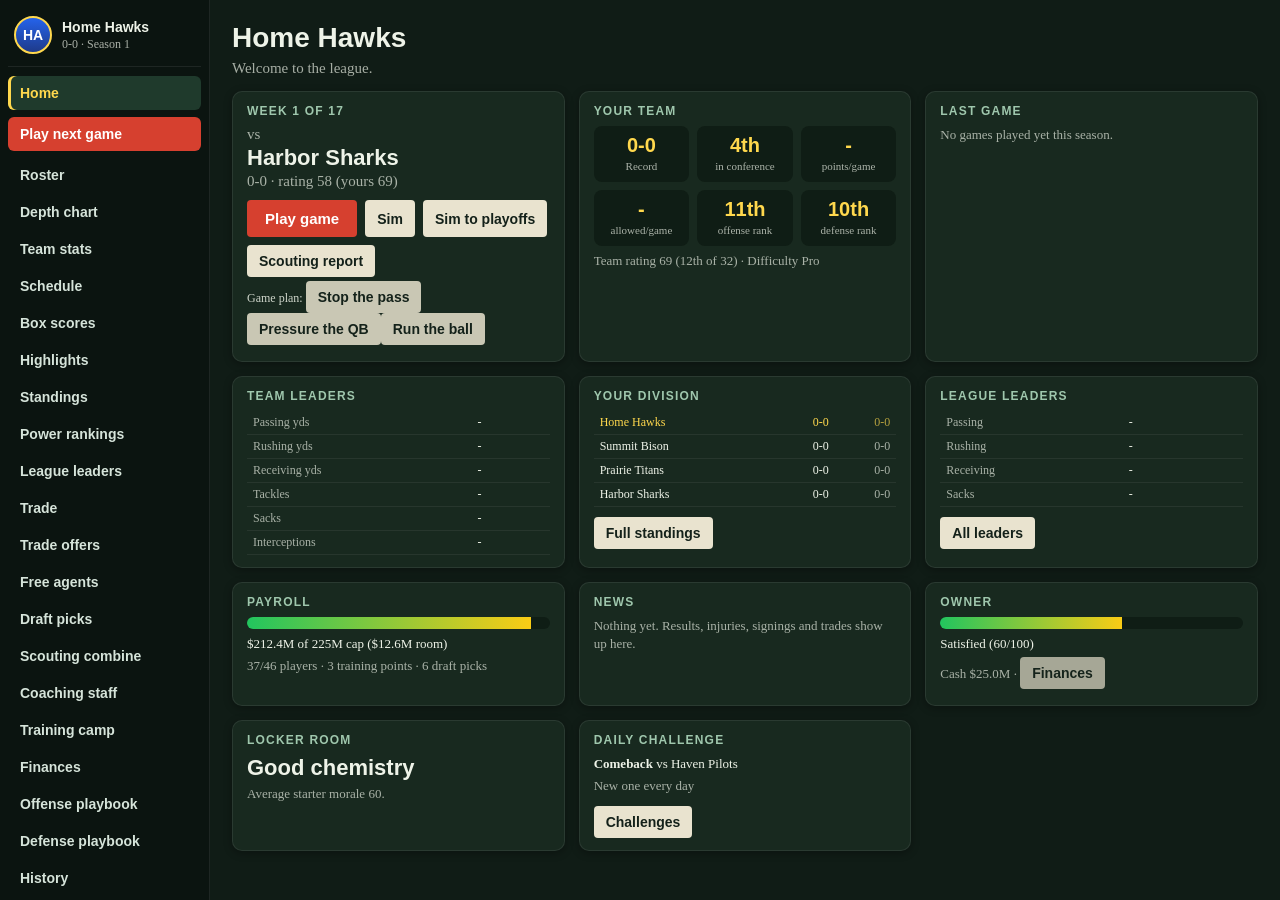
==== index.html @ da1b3a55 "Football: player camera - third-person and first-person views (Tab to switch) Co-Authored-By: Claude" ====
<!doctype html>
<html lang="en"><head><meta charset="utf-8">
<meta name="viewport" content="width=device-width,initial-scale=1,maximum-scale=1,user-scalable=no,viewport-fit=cover">
<meta name="mobile-web-app-capable" content="yes"><meta name="apple-mobile-web-app-capable" content="yes">
<title>Gridiron Lab</title><link rel="stylesheet" href="style.css">
<link rel="manifest" href="manifest.webmanifest"><meta name="theme-color" content="#14211a"><link rel="apple-touch-icon" href="icon-192.png"><link rel="icon" href="icon-192.png"></head>
<body>
<div id="wrap">
<canvas id="c" width="960" height="540"></canvas>
<div id="hud"></div><div id="msg"></div>
<div id="top"><button id="pbb">Playbook</button><button id="hlp">Controls</button><button id="rb">Lobby</button></div>
<div id="pb"></div>
<div id="pre"><div id="hint"></div><div id="plays"></div><button id="snap">Snap</button></div>
<div id="bar"></div>
<div id="stick"><i></i></div><div id="mv"></div><button id="act">Juke / Pump</button>
<p id="help"></p>
</div>
<div id="rot">Turn your phone sideways to play.<br><small>(tap to dismiss)</small></div>
<div id="modal" hidden></div>
<script src="data.js"></script><script src="stats0.js"></script><script src="special.js"></script><script src="ai.js"></script><script src="moves.js"></script><script src="career.js"></script><script src="ragdoll.js"></script><script src="game.js"></script><script src="render.js"></script><script src="hud.js"></script><script src="playbook.js"></script><script src="dash.js"></script><script src="league.js"></script><script src="opts.js"></script><script src="pcam.js"></script><script src="kick.js"></script><script src="extras.js"></script><script src="field2.js"></script><script src="gm.js"></script><script src="desk.js"></script><script src="anim.js"></script><script src="more.js"></script><script src="pose.js"></script><script src="play2.js"></script><script src="vis2.js"></script><script src="menus2.js"></script><script src="polish.js"></script><script src="sound2.js"></script><script src="more3.js"></script><script src="dive.js"></script><script src="play3.js"></script><script src="vis3.js"></script><script src="modes.js"></script><script src="ease.js"></script><script src="keys.js"></script><script src="models.js"></script><script src="anim2.js"></script><script src="rp2.js"></script><script src="trick.js"></script><script src="stats2.js"></script><script src="pe.js"></script><script src="pd.js"></script><script src="plays3.js"></script><script src="tw.js"></script><script src="rel.js"></script><script src="rtclock.js"></script><script src="pass3.js"></script><script src="stplays.js"></script><script src="st3.js"></script><script src="std.js"></script><script src="playcard.js"></script><script src="pclock.js"></script><script src="lock.js"></script>
<script>if(typeof stSVG!="function"||typeof kofcEnd!="function"||typeof rtTick!="function"||typeof lobby!="function"||typeof lineup!="function"||typeof careerHub!="function"||typeof cmove!="function"||typeof ragTackle!="function"||typeof fit!="function"||typeof dashHome!="function"||typeof featUI!="function"||typeof kickStart!="function"||typeof xNewGame!="function"||typeof fForm!="function"||typeof gmInit!="function"||typeof padPoll!="function"||typeof animStep!="function"||typeof stiffArm!="function"||typeof anTick!="function"||typeof covPre!="function"||typeof vTick!="function"||typeof devUI!="function"||typeof camTick!="function"||typeof sReact!="function"||typeof gNums!="function"||typeof userDive!="function"||typeof dsCycle!="function"||typeof dcShow!="function"||typeof recapUI!="function"||typeof tutGo!="function"||typeof kbPage!="function"||typeof mDraw!="function"||typeof CEL2=="undefined"||typeof rpAct!="function"||typeof licOK!="function"||typeof fa1Fill!="function"||typeof dsSync!="function"||typeof peUI!="function"||typeof pdUI!="function"||typeof coachSug!="function"||typeof koKneel!="function"||typeof st4th!="function"||typeof stDes!="function"||typeof pcdShow!="function"||typeof pcSet!="function"||typeof pckTick!="function"||typeof tip3End!="function")document.body.innerHTML='<p style="padding:20px;font:18px sans-serif;color:#fff">Gridiron Lab is missing files. Upload index.html, data.js, special.js, ai.js, moves.js, career.js, ragdoll.js, game.js, render.js, hud.js, playbook.js, dash.js, league.js, opts.js, pcam.js, kick.js, extras.js, field2.js, gm.js, desk.js, anim.js, more.js, pose.js, play2.js, vis2.js, menus2.js, polish.js, sound2.js, more3.js, dive.js, play3.js, vis3.js, modes.js, ease.js, keys.js, models.js, anim2.js, rp2.js, trick.js, stats2.js, pe.js, pd.js, plays3.js, tw.js, rel.js, rtclock.js, pass3.js, stplays.js, st3.js, std.js, playcard.js, pclock.js, lock.js, sw.js, manifest.webmanifest, the icons and style.css together in one folder.</p>'</script></body></html>
---- style.css ----
*{box-sizing:border-box}
html,body{margin:0;height:100%;overflow:hidden;background:#0b1626;color:#eef3e8;font:15px Georgia,serif;overscroll-behavior:none;-webkit-user-select:none;user-select:none}
button{background:#e9e3cf;color:#14211a;border:0;padding:8px 12px;font:700 14px "Trebuchet MS",sans-serif;cursor:pointer;border-radius:4px}
button.on{background:#ffd84d}button:focus-visible{outline:3px solid #fff}
/* the game fills the whole screen; everything else floats on top of it */
#wrap{position:fixed;inset:0}
#c{position:absolute;inset:0;width:100%;height:100%;display:block;touch-action:none;background:#14532d}
#hud{position:absolute;top:6px;left:10px;z-index:3;font:700 14px "Trebuchet MS",sans-serif;text-shadow:0 1px 3px #000,0 0 6px #000;pointer-events:none}
#msg{position:absolute;top:27px;left:10px;z-index:3;font-size:13px;color:#ffd84d;text-shadow:0 1px 3px #000,0 0 6px #000;max-width:62vw;pointer-events:none}
#top{position:absolute;top:6px;right:8px;z-index:5;display:flex;gap:6px}#top button{padding:7px 11px;font-size:13px;background:#e9e3cfee}
#pb{position:absolute;left:50%;transform:translateX(-50%);bottom:62px;z-index:5;background:#0b1626eb;border:2px solid #e9e3cf;border-radius:10px;padding:10px;max-width:96vw;max-height:66vh;overflow:auto}
#pb h3{margin:0 0 8px;font:700 16px "Trebuchet MS",sans-serif;color:#ffd84d;display:flex;justify-content:space-between;align-items:center;gap:10px}
#pb .cards{display:grid;grid-template-columns:repeat(auto-fill,minmax(122px,1fr));gap:8px;width:min(920px,90vw)}
.card{background:#1d3a2a;color:#fff;padding:5px;border:2px solid #ffffff2a;display:flex;flex-direction:column;align-items:center;gap:3px;font-size:12px}
.card.on{border-color:#ffd84d}.card svg{width:112px;height:80px;background:#2a7f35;border-radius:4px;pointer-events:none}.card span{pointer-events:none}
#pre{position:absolute;left:0;right:0;bottom:8px;z-index:4;display:flex;flex-direction:column;align-items:center;gap:6px;pointer-events:none}
#pre>*{pointer-events:auto}#hint{background:#000b;color:#fff;font-family:"Trebuchet MS",sans-serif;padding:6px 14px;border-radius:16px;font-size:14px;pointer-events:none;text-align:center;max-width:92vw}
#plays{display:flex;gap:6px;flex-wrap:wrap;justify-content:center}#plays button{background:#e9e3cfee}
#snap{background:#d6402f;color:#fff;padding:10px 26px;font-size:16px}
#bar{position:absolute;left:0;right:0;bottom:8px;z-index:4;display:flex;justify-content:center;pointer-events:none}#bar>*{pointer-events:auto}
#dctl{display:none;gap:6px;flex-wrap:wrap}#dctl button{background:#e9e3cfdd}
#help{display:none}
#ed{display:flex;flex-direction:column;gap:6px;align-items:center}#ed canvas{width:min(960px,92vw)}#edt{display:flex;gap:6px;flex-wrap:wrap;justify-content:center;max-width:960px}#ed p{max-width:760px;font-size:13px;margin:0}
#stick,#act,#rot{display:none}
#modal{position:fixed;inset:0;z-index:10;background:#000c;display:flex;overflow:auto}#modal[hidden]{display:none}
#modal>div{background:#1d2e24;padding:16px;overflow:auto}
table{border-collapse:collapse}td,th{padding:3px 10px;text-align:left}
#mv{display:none;gap:6px;flex-wrap:wrap;justify-content:center;position:absolute;right:12px;bottom:66px;z-index:4;flex-direction:column}#mv button{background:#7c3aed;color:#fff}
@media (pointer:coarse){
 #stick{display:block;position:absolute;left:16px;bottom:24px;width:110px;height:110px;border-radius:50%;background:#fff3;border:2px solid #fff8;z-index:3;touch-action:none}
 #stick i{position:absolute;left:33px;top:33px;width:40px;height:40px;border-radius:50%;background:#fffb;pointer-events:none}
 #act{display:block;position:absolute;right:16px;bottom:24px;z-index:3;width:86px;height:86px;border-radius:50%;background:#ffd84dcc;touch-action:none}
 #mv{right:12px;bottom:122px;width:96px}#mv button{padding:10px 6px;font-size:13px}
 #hud{font-size:12px}#msg{font-size:11px}#pb{bottom:56px;max-height:60vh}#pb .cards{grid-template-columns:repeat(auto-fill,minmax(104px,1fr))}.card svg{width:96px;height:68px}
 #plays button,#top button{padding:7px 9px;font-size:12px}
}
@media (pointer:coarse) and (orientation:portrait){#rot{display:block;position:fixed;inset:0;z-index:20;background:#14211af2;color:#fff;font-size:20px;text-align:center;padding-top:40vh}}
#modal table{font-size:12px}td.tc{cursor:pointer;background:#2c4636}td.tc:hover{background:#3d6a4c}#modal h2,#modal h3{margin:4px 0}
#modal{align-items:stretch;justify-content:stretch}
#modal>div{width:100%;height:100%;max-height:none;border:0;padding:16px;box-sizing:border-box}
#modal h1{margin:4px 0;font:700 28px "Trebuchet MS",sans-serif}
.grid{display:grid;grid-template-columns:repeat(auto-fit,minmax(170px,1fr));gap:12px;margin-top:16px}
.grid button{padding:26px 10px;font-size:18px}.grid button.big{background:#d6402f;color:#fff}
/* league pages */
#modal>div.pg{overflow:auto;-webkit-overflow-scrolling:touch}
.pg p{margin:6px 0;line-height:1.4}.pg h3{margin:16px 0 6px;font:700 17px "Trebuchet MS",sans-serif;color:#ffd84d}
.pg table{border-collapse:collapse;width:100%;max-width:1100px;font-size:13px}
.pg th,.pg td{padding:5px 8px;border-bottom:1px solid #ffffff1c;text-align:left;vertical-align:top}
.pg th{color:#cfe3d4;font-weight:700;white-space:nowrap}.pg th.srt{cursor:pointer;text-decoration:underline dotted}
.pg tr.st td{font-weight:700}.pg tr.me td{color:#ffd84d}
.pg a{color:#9fd3ff}.pg td button{padding:4px 9px;font-size:12px;margin:1px}
.pg .small{font-size:12px;opacity:.85}.pg .warn{color:#ffb4a8}.pg .good{color:#9be89b}.inj{color:#ff8f7a;font-size:11px;font-weight:700}
.pg .row{display:flex;gap:6px;flex-wrap:wrap;align-items:center;margin:8px 0}.pg select{padding:7px;font-size:14px;border-radius:3px;max-width:100%}
.pg .nav{display:flex;gap:6px;margin-bottom:6px}.pg .nav button{padding:6px 12px;font-size:13px}
.pg .cols{display:grid;grid-template-columns:1fr 1fr;gap:14px;margin-top:10px}.pg .ck{display:block;font-size:13px;padding:5px 0;border-bottom:1px solid #ffffff12}
.pg button.on{background:#ffd84d}
@media (max-width:700px){.pg .cols{grid-template-columns:1fr}.pg table{font-size:12px}.pg th,.pg td{padding:4px 5px}.grid button{padding:16px 8px;font-size:15px}}
#mv{display:none;gap:6px;flex-wrap:wrap;justify-content:center}#mv button{background:#7c3aed;color:#fff}
.cinfo{align-self:center;font-size:13px;opacity:.9;padding:0 6px}.pg button.dim{opacity:.45}.pg input{padding:7px;font-size:15px;border-radius:3px}
@media (pointer:coarse){#mv{position:absolute;right:12px;bottom:168px;z-index:3;flex-direction:column;width:96px}#mv button{padding:10px 6px;font-size:13px}}

/* scoreboard */
#sb{position:absolute;top:6px;left:50%;transform:translateX(-50%);z-index:4;display:flex;align-items:stretch;font-family:"Trebuchet MS",sans-serif;border-radius:8px;overflow:hidden;box-shadow:0 3px 12px #0009;pointer-events:none;border:1px solid #ffffff30}
#sb .tm{display:flex;align-items:center;gap:8px;padding:4px 12px;color:#fff;position:relative}#sb .tm.u{background:linear-gradient(#2563eb,#1e3a8a)}#sb .tm.c{background:linear-gradient(#dc2626,#7f1d1d)}
#sb .nm{font:700 13px "Trebuchet MS",sans-serif;letter-spacing:1px}#sb .sc{font:800 24px "Trebuchet MS",sans-serif;min-width:30px;text-align:center}
#sb .to{position:absolute;bottom:2px;left:12px;display:flex;gap:3px}#sb .tm.c .to{left:auto;right:12px}#sb .to b{width:9px;height:3px;background:#ffd84d;border-radius:2px}#sb .to b.off{background:#ffffff40}
#sb .tm.pos .nm::before{content:'';display:inline-block;width:11px;height:7px;margin-right:5px;background:#8b5a2b;border-radius:50%;border:1px solid #fff8;vertical-align:1px}
#sb .mid{background:#0b1626;color:#fff;padding:3px 14px;text-align:center;display:flex;flex-direction:column;justify-content:center;min-width:132px}
#sb .q{font:700 15px "Trebuchet MS",sans-serif}#sb .clk{color:#ff7b7b}#sb .clk.on{color:#7dffa0}#sb .dd{font:700 11px "Trebuchet MS",sans-serif;color:#ffd84d;letter-spacing:.5px}#sb .dd em{color:#ffffff60;font-style:normal}
#msg{left:50%!important;transform:translateX(-50%);top:62px!important;background:#000a;padding:3px 12px;border-radius:12px;max-width:80vw}
/* play result banner */
#res{position:absolute;left:50%;top:38%;transform:translate(-50%,-50%);z-index:4;text-align:center;pointer-events:none;opacity:0;font-family:"Trebuchet MS",sans-serif}
#res .t{font:900 46px "Trebuchet MS",sans-serif;letter-spacing:2px;color:#fff;padding:6px 30px;background:#0b1626d9;border-radius:6px;transform:skewX(-8deg);text-shadow:0 3px 0 #0008;white-space:nowrap}
#res .s{display:inline-block;margin-top:6px;font:700 15px "Trebuchet MS",sans-serif;color:#fff;background:#000b;padding:4px 14px;border-radius:12px}#res .s:empty{display:none}
#res.show{animation:resIn 1.7s ease-out forwards}
#res.good .t{background:linear-gradient(#16a34a,#14532d)}#res.bad .t{background:linear-gradient(#dc2626,#7f1d1d)}#res.td .t{background:linear-gradient(#facc15,#b45309);color:#1a1200;text-shadow:none;font-size:56px}#res.inc .t{background:#334155e6}
@keyframes resIn{0%{opacity:0;transform:translate(-50%,-50%) scale(.6)}12%{opacity:1;transform:translate(-50%,-50%) scale(1.08)}22%{transform:translate(-50%,-50%) scale(1)}85%{opacity:1}100%{opacity:.95}}
@media (pointer:coarse){#sb .sc{font-size:19px}#sb .nm{font-size:11px}#sb .mid{min-width:110px}#res .t{font-size:32px}#res.td .t{font-size:40px}#msg{top:52px!important}}

/* Football GM style shell: sidebar + main page */
#modal>div.shellwrap{padding:0;width:100%;height:100%;overflow:hidden;background:#101c16}
.shell{display:grid;grid-template-columns:210px 1fr;height:100%}
.side{background:#0b1410;border-right:1px solid #ffffff14;overflow:auto;padding:10px 8px;display:flex;flex-direction:column;gap:3px}
.side .brand{display:flex;gap:10px;align-items:center;padding:6px 6px 12px;border-bottom:1px solid #ffffff14;margin-bottom:6px}
.side .brand b{display:block;font:700 14px "Trebuchet MS",sans-serif}.side .brand span{font-size:12px;opacity:.7}
.side .logo{width:38px;height:38px;border-radius:50%;background:linear-gradient(#2563eb,#1e3a8a);display:flex;align-items:center;justify-content:center;font:800 14px "Trebuchet MS",sans-serif;color:#fff;flex:none;border:2px solid #ffd84d}
.side .ni{background:transparent;color:#d6e4da;text-align:left;padding:9px 12px;font:600 14px "Trebuchet MS",sans-serif;border-radius:6px}
.side .ni:hover{background:#ffffff10}.side .ni.on{background:#1f3a2c;color:#ffd84d;box-shadow:inset 3px 0 0 #ffd84d}.side .ni.hot{background:#d6402f;color:#fff;margin:4px 0}.side .ni.hot.on{background:#b8321f}
.main{overflow:auto;padding:18px 22px;-webkit-overflow-scrolling:touch}
.main h1{margin:0 0 4px;font:800 26px "Trebuchet MS",sans-serif}.dim{opacity:.68}
.hdr{margin-bottom:12px}.hdr p{margin:2px 0}
.dash{display:grid;grid-template-columns:repeat(auto-fill,minmax(290px,1fr));gap:14px}
.cardx{background:#18291f;border:1px solid #ffffff14;border-radius:10px;padding:12px 14px;box-shadow:0 2px 8px #0005}
.cardx h4{margin:0 0 8px;font:700 12px "Trebuchet MS",sans-serif;letter-spacing:1.2px;text-transform:uppercase;color:#9fc7ad}
.cardx .big{font:800 22px "Trebuchet MS",sans-serif;margin:2px 0}.cardx .big.w{color:#6ee7a0}.cardx .big.l{color:#ff8f7a}
.cardx p{margin:4px 0;font-size:13px}.cardx .btns{display:flex;gap:8px;flex-wrap:wrap;margin-top:10px}
.cardx button.go,.main button.go{background:#d6402f;color:#fff;font-size:15px;padding:10px 18px}
.stats3{display:grid;grid-template-columns:repeat(3,1fr);gap:8px;margin-bottom:6px}.stats3 div{background:#0f1d15;border-radius:8px;padding:8px;text-align:center}
.stats3 b{display:block;font:800 20px "Trebuchet MS",sans-serif;color:#ffd84d}.stats3 span{font-size:11px;opacity:.7}
table.mini{width:100%;font-size:13px}table.mini td{padding:4px 6px;border-bottom:1px solid #ffffff10}table.mini tr.me td{color:#ffd84d}td.num{text-align:right;font-variant-numeric:tabular-nums}
.bar{height:12px;background:#0f1d15;border-radius:6px;overflow:hidden;margin:6px 0}.bar i{display:block;height:100%;background:linear-gradient(90deg,#22c55e,#facc15)}.bar i.over{background:#ef4444}.bar.sm{height:7px;margin:0;min-width:70px}
.news{border-bottom:1px solid #ffffff0c;padding:3px 0}.news .dim{font-size:11px;margin-right:6px}
.pcard{display:flex;gap:12px;align-items:center}.pcard .ovr{width:62px;height:62px;border-radius:10px;background:linear-gradient(#facc15,#b45309);color:#1a1200;display:flex;flex-direction:column;align-items:center;justify-content:center;flex:none}
.pcard .ovr b{font:900 26px "Trebuchet MS",sans-serif;line-height:1}.pcard .ovr span{font-size:10px;font-weight:700}
b.w{color:#6ee7a0}b.l{color:#ff8f7a}
@media (max-width:820px){.shell{grid-template-columns:150px 1fr}.side .ni{padding:7px 8px;font-size:12px}.side .brand span{display:none}.main{padding:12px}.dash{grid-template-columns:repeat(auto-fill,minmax(250px,1fr));gap:10px}.main h1{font-size:20px}}
@media (pointer:coarse) and (max-height:520px){.shell{grid-template-columns:150px 1fr}.side{padding:6px 5px}.side .ni{padding:7px 8px;font-size:12px}.side .brand{padding:4px 4px 8px}.side .brand span{display:none}.side .logo{width:30px;height:30px;font-size:12px}
 .main{padding:10px 12px}.main h1{font-size:19px}.dash{grid-template-columns:repeat(auto-fill,minmax(240px,1fr));gap:9px}.cardx{padding:9px 11px}.cardx .big{font-size:17px}.stats3 b{font-size:16px}.cardx button.go{padding:8px 12px;font-size:13px}}

/* ---- game features ---- */
#sb .tm.u{background:linear-gradient(var(--u1,#2563eb),var(--u2,#1e3a8a))}#sb .tm.c{background:linear-gradient(var(--c1,#dc2626),var(--c2,#7f1d1d))}
#sb2{position:absolute;top:50px;left:50%;transform:translateX(-50%);z-index:4;display:none;flex-direction:column;align-items:center;gap:3px;pointer-events:none;font:700 10px "Trebuchet MS",sans-serif;color:#fff;text-shadow:0 1px 2px #000;letter-spacing:.6px}
#sb2:not([style*="none"]){display:flex}
#sb2 .mom{position:relative;width:160px;height:5px;background:#000a;border-radius:3px;overflow:hidden;box-shadow:0 0 0 1px #ffffff30}#sb2 .mom::after{content:'';position:absolute;left:50%;top:0;bottom:0;width:1px;background:#fffc}
#sb2 .mom i{position:absolute;top:0;bottom:0;transition:width .5s}#sb2 .mom i.u{right:50%;background:var(--u1,#2563eb)}#sb2 .mom i.c{left:50%;background:var(--c1,#dc2626)}
#msg{top:78px!important}
#res.flag .t{background:linear-gradient(#facc15,#ca8a04);color:#1a1200;text-shadow:none}
#rpb{position:absolute;top:6px;left:8px;z-index:5;display:none;padding:7px 12px;font-size:13px;background:#e9e3cfee}
#pbp{position:absolute;top:44px;left:8px;z-index:3;max-width:min(340px,30vw);font:12px/1.35 "Trebuchet MS",sans-serif;color:#fff;background:#000b;padding:5px 10px;border-radius:8px;pointer-events:none;opacity:0;transition:opacity .4s}
#pbp:empty{display:none}
#tip{display:none;position:absolute;top:100px;left:50%;transform:translateX(-50%);z-index:7;width:min(440px,88vw);background:#0b1626f2;border:2px solid #ffd84d;border-radius:10px;padding:10px 14px;color:#fff;font:14px/1.4 "Trebuchet MS",sans-serif;box-shadow:0 6px 20px #000a;text-align:center}
#tip p{margin:0 0 8px}#tip button{padding:6px 16px}
.feats{display:grid;gap:10px;margin-bottom:6px}.feat{display:flex;gap:12px;align-items:center}.feat b{display:block}.feat .small{display:block;opacity:.8}.feat .row{flex-shrink:0}
#modal .tg,.tg{min-width:60px;flex-shrink:0;background:#475569;color:#e2e8f0}#modal .tg.on,.tg.on{background:#16a34a;color:#fff}
.cardx.wide{grid-column:1/-1}.pbpl{max-height:360px;overflow:auto;font-size:13px}.pbpl p{margin:3px 0}
@media (pointer:coarse){
 #stick{width:var(--stk,110px)!important;height:var(--stk,110px)!important}#stick i{left:calc(50% - 20px)!important;top:calc(50% - 20px)!important}
 body.lefty #stick{left:auto;right:16px}body.lefty #act{right:auto;left:16px}body.lefty #mv{right:auto;left:12px}
 #pbp{top:40px;max-width:36vw;font-size:11px}#msg{top:68px!important}#sb2{top:44px}#tip{top:84px;font-size:13px}
}

/* ---- batch 2 ---- */
#lt{position:absolute;left:12px;bottom:70px;z-index:4;min-width:220px;max-width:340px;background:#0b1626ee;border-left:6px solid var(--lc,#2563eb);border-radius:4px;padding:6px 12px;color:#fff;font-family:"Trebuchet MS",sans-serif;pointer-events:none;opacity:0;transform:translateX(-30px);transition:all .35s}
#lt.show{opacity:1;transform:none}#lt i{display:block;font:900 11px "Trebuchet MS",sans-serif;letter-spacing:1.5px;color:#ffd84d;font-style:normal}#lt b{display:block;font-size:17px}#lt span{display:block;font-size:11px;color:#cbd5e1}#lt em{display:block;font-style:normal;font-size:12px;margin-top:2px}
#achp{position:absolute;right:12px;top:52px;z-index:8;background:linear-gradient(#facc15,#ca8a04);color:#1a1200;border-radius:10px;padding:8px 14px;font-family:"Trebuchet MS",sans-serif;max-width:260px;opacity:0;pointer-events:none}
#achp.show{animation:achIn 4s ease forwards}#achp small{display:block;font-size:10px;letter-spacing:1px;text-transform:uppercase}#achp b{display:block;font-size:16px}#achp span{font-size:12px}
@keyframes achIn{0%{opacity:0;transform:translateY(-15px)}10%,85%{opacity:1;transform:none}100%{opacity:0}}
.pst{display:block;font-style:normal;font-size:10px;color:#86efac}.p2l{color:#fca5a5;font:700 12px sans-serif;align-self:center;margin-left:8px}.p2b{background:#fecaca!important}.p2b.on{background:#f87171!important}
.achs{display:grid;grid-template-columns:repeat(auto-fill,minmax(230px,1fr));gap:8px}.ach{background:#18291f;border:1px solid #ffffff14;border-radius:8px;padding:8px 10px;opacity:.55}.ach.got{opacity:1;border-color:#facc15}.ach b{display:block}.ach span{font-size:12px}.ach em{display:block;font-size:11px;color:#9fc7ad;font-style:normal}
.tag{background:#7c3aed;color:#fff;border-radius:6px;padding:1px 7px;font-size:12px;font-weight:700}
@media (pointer:coarse){#lt{left:auto;right:12px;bottom:auto;top:84px;min-width:180px}#achp{top:84px}}

/* ---- computer controls ---- */
.card{position:relative}.card kbd{position:absolute;top:3px;left:4px;background:#0b1626;color:#ffd84d;border:1px solid #ffd84d88;border-radius:4px;font:700 11px sans-serif;padding:0 5px;line-height:16px;pointer-events:none}
kbd{background:#0b1626;color:#ffd84d;border:1px solid #ffffff30;border-radius:4px;padding:1px 6px;font:700 12px sans-serif;white-space:normal}
.ctl{width:100%;border-collapse:collapse}.ctl td,.ctl th{padding:5px 8px;border-bottom:1px solid #ffffff14;text-align:left;font-size:14px}.ctl .sec{color:#ffd84d;font-weight:700;padding-top:12px}
@media (pointer:fine) and (min-width:1600px){#sb{transform:translateX(-50%) scale(1.22);transform-origin:top center}#sb2{top:60px}#msg{top:90px!important}
 #top button,#plays button,#snap{font-size:15px;padding:9px 14px}#hint{font-size:16px}#pb .cards{grid-template-columns:repeat(auto-fill,minmax(150px,1fr));width:min(1200px,90vw)}.card svg{width:140px;height:100px}.card{font-size:14px}
 #res .t{font-size:60px}#res.td .t{font-size:72px}#lt{transform-origin:left bottom}#lt.show{transform:scale(1.15)}#pbp{font-size:14px;max-width:420px}}
@media (pointer:coarse){#fsb{display:none}}
#keys{font:12px "Trebuchet MS",sans-serif;color:#e2e8f0;background:#000a;border-radius:10px;padding:2px 10px;pointer-events:none}#keys:empty{display:none}

/* ---- laptop / desktop buttons ---- */
@media (pointer:fine){
 body.desk #plays button,body.desk #dctl button,body.desk #mv button,body.desk #snap,body.desk #top button{background:#0b1626e6;color:#f1f5f9;border:1px solid #ffffff2e;border-radius:9px;padding:7px 12px;font:600 13px "Trebuchet MS",sans-serif;box-shadow:0 2px 8px #0007;display:inline-flex;align-items:center;gap:7px;cursor:pointer;transition:background .12s,border-color .12s,transform .08s}
 body.desk #plays button:hover,body.desk #dctl button:hover,body.desk #mv button:hover,body.desk #snap:hover,body.desk #top button:hover{background:#1e3a5f;border-color:#ffd84d99}
 body.desk #plays button:active,body.desk #dctl button:active,body.desk #mv button:active,body.desk #snap:active{transform:translateY(1px)}
 body.desk #plays button.on{border-color:#ffd84d;color:#ffd84d}
 body.desk #snap{background:linear-gradient(#22c55e,#15803d);border-color:#86efac;font-size:15px;padding:8px 22px;font-weight:800}body.desk #snap:hover{background:linear-gradient(#34d399,#16a34a)}
 body.desk #snap::before{content:"Enter";order:2}
 body.desk #plays{display:flex;flex-wrap:wrap;justify-content:center;gap:6px;max-width:min(1100px,96vw)}
 body.desk #plays [data-a="punt"],body.desk #plays [data-a="fg"],body.desk #plays [data-a="fakep"],body.desk #plays [data-a="fakefg"]{order:3;background:#3b2a0be6;border-color:#f59e0b88}
 body.desk #plays [data-a="kneel"],body.desk #plays [data-a="spike"],body.desk #plays [data-a="to"]{order:2}
 body.desk #plays [data-a="deep"],body.desk #plays [data-a="onside"],body.desk #plays [data-a="xp"],body.desk #plays [data-a="two"],body.desk #plays [data-a="tb"],body.desk #plays [data-a="ret"]{font-size:15px;padding:9px 18px}
 body.desk #plays .sep{order:2;width:1px;align-self:stretch;background:#ffffff30;margin:0 4px}
 body.desk #plays .p2l,body.desk #plays .p2b{order:5}
 body.desk #bar{gap:8px;align-items:center;flex-wrap:wrap}body.desk #dctl{gap:6px}
 body.desk #bar #mv{position:static;flex-direction:row;width:auto;gap:6px;right:auto;bottom:auto}
 body.desk #mv button{background:#2e1065e6;border-color:#a78bfa88}
 #kh{font:12px "Trebuchet MS",sans-serif;color:#e2e8f0;background:#000b;border-radius:9px;padding:6px 11px}#kh:empty{display:none}
 #keys{margin-top:2px}
 /* key labels on the buttons */
 body.desk #plays button::before,body.desk #dctl button::before,body.desk #mv button::before,body.desk #snap::before,body.desk #top button::before{font:700 10px sans-serif;color:#0b1626;background:#ffd84d;border-radius:4px;padding:2px 5px;line-height:12px}
 body.desk #plays button::before,body.desk #top button::before{content:none;padding:0}
 body.desk #plays [data-a="form"]::before{content:"O";padding:2px 5px}body.desk #plays [data-a="hurry"]::before{content:"H";padding:2px 5px}body.desk #plays [data-a="tt"]::before{content:"T";padding:2px 5px}
body.desk #plays [data-a="dsg"]::before{content:"X";padding:2px 5px}
 body.desk #top #pbb::before{content:"B";padding:2px 5px}body.desk #top #rb::before{content:"Esc";padding:2px 5px}
 body.desk #dctl [data-k=" "]::before{content:"Space"}body.desk #dctl [data-k="e"]::before{content:"E"}body.desk #dctl [data-k="f"]::before{content:"F"}body.desk #dctl [data-k="g"]::before{content:"G"}body.desk #dctl [data-k="r"]::before{content:"R"}
body.desk #dctl [data-k="v"]::before{content:"V"}
 body.desk #mv [data-k="z"]::before{content:"Z"}body.desk #mv [data-k="x"]::before{content:"X"}body.desk #mv [data-k="c"]::before{content:"C"}body.desk #mv [data-k="v"]::before{content:"V"}body.desk #mv [data-k="t"]::before{content:"T"}
 body.desk #mv [data-k="q"]::before{content:"Q"}body.desk #mv [data-k="e"]::before{content:"E"}body.desk #mv [data-k="1"]::before{content:"1"}body.desk #mv [data-k="2"]::before{content:"2"}body.desk #mv [data-k="3"]::before{content:"3"}body.desk #mv [data-k="4"]::before{content:"4"}
 body.desk #hint{font-size:13px}
}
@media (pointer:fine) and (max-height:820px){body.desk #plays button,body.desk #dctl button,body.desk #mv button{padding:6px 10px;font-size:12.5px}body.desk #top button{padding:6px 10px;font-size:12.5px}body.desk #pb{bottom:110px;max-height:58vh}body.desk #pb .cards{grid-template-columns:repeat(auto-fill,minmax(112px,1fr))}body.desk .card svg{width:100px;height:72px}}
#hint:empty{display:none}
@media (pointer:fine){body.desk #plays [data-a="xp"]::before,body.desk #plays [data-a="tb"]::before,body.desk #plays [data-a="deep"]::before{content:"1";padding:2px 5px}
 body.desk #plays [data-a="two"]::before,body.desk #plays [data-a="ret"]::before,body.desk #plays [data-a="onside"]::before{content:"2";padding:2px 5px}}

/* ---- batch 4 ---- */
body.desk #mv [data-k="r"]::before{content:"R"}
.face{image-rendering:pixelated;border-radius:6px;border:2px solid #ffffff40;vertical-align:middle;margin-right:10px;background:#1d3a2a}#lt .face{float:left;margin:2px 10px 0 0}
.edx{margin-top:6px;display:flex;flex-wrap:wrap;gap:4px;align-items:center}.edx button{padding:4px 8px;font-size:12px}
.intro{max-width:880px;margin:0 auto}.mvs{display:flex;align-items:stretch;gap:12px;margin:12px 0}.mside{flex:1;border-radius:12px;padding:14px;color:#fff;display:flex;flex-direction:column;gap:4px;box-shadow:0 4px 14px #0008}
.mside b{font:900 24px "Trebuchet MS",sans-serif}.mside span{font-size:13px;opacity:.9}.mside em{font-style:normal;font-size:13px;margin-top:6px}.mvsx{align-self:center;font:900 30px "Trebuchet MS",sans-serif;color:#ffd84d}
.drillbox{margin-top:12px;text-align:center}.dbar{position:relative;height:22px;background:#0b1626;border-radius:11px;border:1px solid #ffffff30;margin:8px 0}.dbar i{position:absolute;top:-4px;width:6px;height:30px;background:#ffd84d;border-radius:3px;transform:translateX(-3px)}.dbar .dz{position:absolute;left:67%;width:16%;top:0;bottom:0;background:#16a34a88;border-radius:8px}
body.bigtxt{font-size:118%}body.bigtxt .pg{font-size:17px}body.bigtxt #hint{font-size:16px}body.bigtxt #plays button,body.bigtxt #dctl button,body.bigtxt #mv button,body.bigtxt #snap{font-size:16px!important;padding:9px 14px!important}body.bigtxt .side .ni{font-size:15px}body.bigtxt table.mini td{font-size:14px}
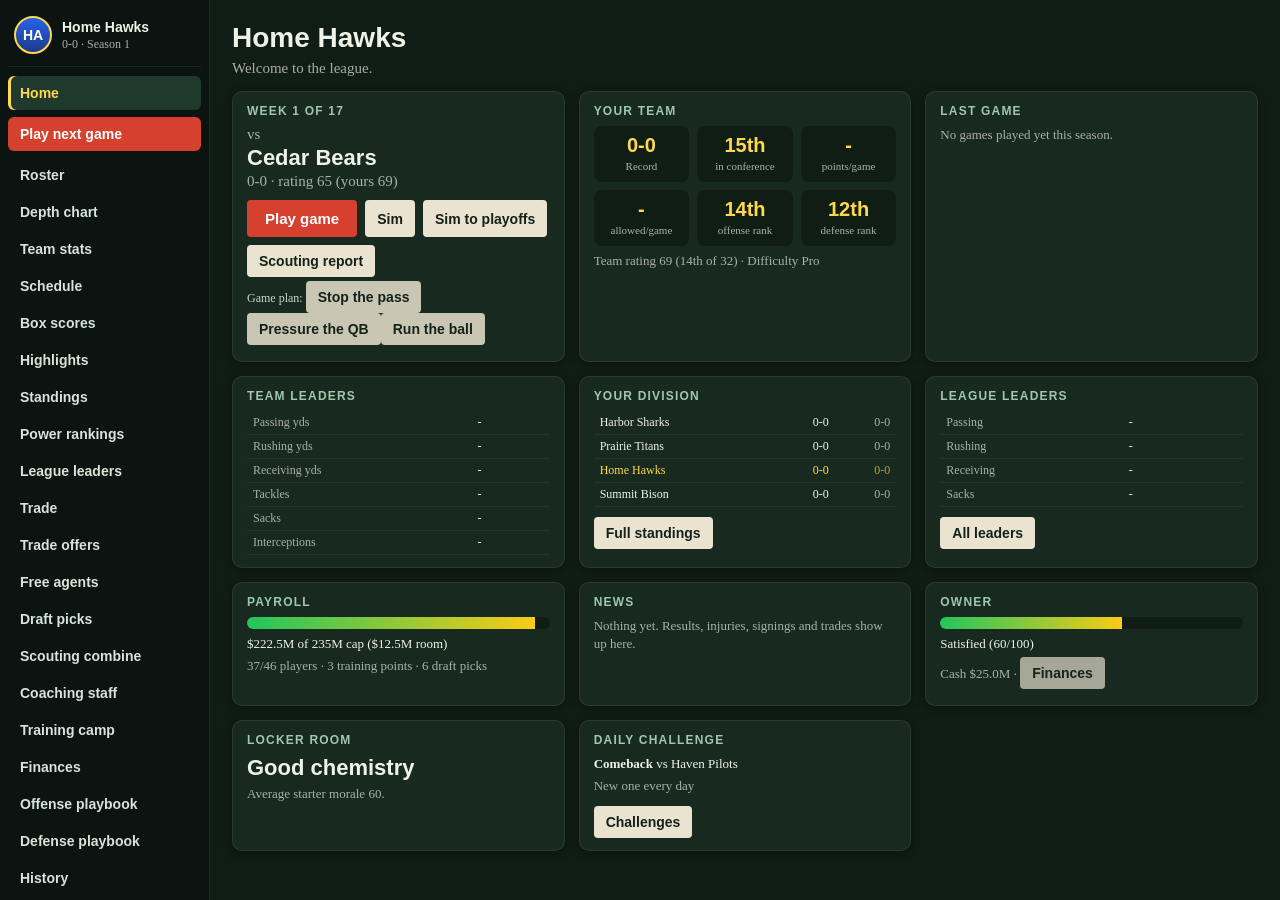
==== commit f9032ced: "Revert "Football: play clock, double-tap Space to skip the drop-back, live tipped balls" This revert" ====
--- a/index.html
+++ b/index.html
@@ -17,5 +17,5 @@
 </div>
 <div id="rot">Turn your phone sideways to play.<br><small>(tap to dismiss)</small></div>
 <div id="modal" hidden></div>
-<script src="data.js"></script><script src="stats0.js"></script><script src="special.js"></script><script src="ai.js"></script><script src="moves.js"></script><script src="career.js"></script><script src="ragdoll.js"></script><script src="game.js"></script><script src="render.js"></script><script src="hud.js"></script><script src="playbook.js"></script><script src="dash.js"></script><script src="league.js"></script><script src="opts.js"></script><script src="pcam.js"></script><script src="kick.js"></script><script src="extras.js"></script><script src="field2.js"></script><script src="gm.js"></script><script src="desk.js"></script><script src="anim.js"></script><script src="more.js"></script><script src="pose.js"></script><script src="play2.js"></script><script src="vis2.js"></script><script src="menus2.js"></script><script src="polish.js"></script><script src="sound2.js"></script><script src="more3.js"></script><script src="dive.js"></script><script src="play3.js"></script><script src="vis3.js"></script><script src="modes.js"></script><script src="ease.js"></script><script src="keys.js"></script><script src="models.js"></script><script src="anim2.js"></script><script src="rp2.js"></script><script src="trick.js"></script><script src="stats2.js"></script><script src="pe.js"></script><script src="pd.js"></script><script src="plays3.js"></script><script src="tw.js"></script><script src="rel.js"></script><script src="rtclock.js"></script><script src="pass3.js"></script><script src="stplays.js"></script><script src="st3.js"></script><script src="std.js"></script><script src="playcard.js"></script><script src="pclock.js"></script><script src="lock.js"></script>
-<script>if(typeof stSVG!="function"||typeof kofcEnd!="function"||typeof rtTick!="function"||typeof lobby!="function"||typeof lineup!="function"||typeof careerHub!="function"||typeof cmove!="function"||typeof ragTackle!="function"||typeof fit!="function"||typeof dashHome!="function"||typeof featUI!="function"||typeof kickStart!="function"||typeof xNewGame!="function"||typeof fForm!="function"||typeof gmInit!="function"||typeof padPoll!="function"||typeof animStep!="function"||typeof stiffArm!="function"||typeof anTick!="function"||typeof covPre!="function"||typeof vTick!="function"||typeof devUI!="function"||typeof camTick!="function"||typeof sReact!="function"||typeof gNums!="function"||typeof userDive!="function"||typeof dsCycle!="function"||typeof dcShow!="function"||typeof recapUI!="function"||typeof tutGo!="function"||typeof kbPage!="function"||typeof mDraw!="function"||typeof CEL2=="undefined"||typeof rpAct!="function"||typeof licOK!="function"||typeof fa1Fill!="function"||typeof dsSync!="function"||typeof peUI!="function"||typeof pdUI!="function"||typeof coachSug!="function"||typeof koKneel!="function"||typeof st4th!="function"||typeof stDes!="function"||typeof pcdShow!="function"||typeof pcSet!="function"||typeof pckTick!="function"||typeof tip3End!="function")document.body.innerHTML='<p style="padding:20px;font:18px sans-serif;color:#fff">Gridiron Lab is missing files. Upload index.html, data.js, special.js, ai.js, moves.js, career.js, ragdoll.js, game.js, render.js, hud.js, playbook.js, dash.js, league.js, opts.js, pcam.js, kick.js, extras.js, field2.js, gm.js, desk.js, anim.js, more.js, pose.js, play2.js, vis2.js, menus2.js, polish.js, sound2.js, more3.js, dive.js, play3.js, vis3.js, modes.js, ease.js, keys.js, models.js, anim2.js, rp2.js, trick.js, stats2.js, pe.js, pd.js, plays3.js, tw.js, rel.js, rtclock.js, pass3.js, stplays.js, st3.js, std.js, playcard.js, pclock.js, lock.js, sw.js, manifest.webmanifest, the icons and style.css together in one folder.</p>'</script></body></html>
+<script src="data.js"></script><script src="stats0.js"></script><script src="special.js"></script><script src="ai.js"></script><script src="moves.js"></script><script src="career.js"></script><script src="ragdoll.js"></script><script src="game.js"></script><script src="render.js"></script><script src="hud.js"></script><script src="playbook.js"></script><script src="dash.js"></script><script src="league.js"></script><script src="opts.js"></script><script src="pcam.js"></script><script src="kick.js"></script><script src="extras.js"></script><script src="field2.js"></script><script src="gm.js"></script><script src="desk.js"></script><script src="anim.js"></script><script src="more.js"></script><script src="pose.js"></script><script src="play2.js"></script><script src="vis2.js"></script><script src="menus2.js"></script><script src="polish.js"></script><script src="sound2.js"></script><script src="more3.js"></script><script src="dive.js"></script><script src="play3.js"></script><script src="vis3.js"></script><script src="modes.js"></script><script src="ease.js"></script><script src="keys.js"></script><script src="models.js"></script><script src="anim2.js"></script><script src="rp2.js"></script><script src="trick.js"></script><script src="stats2.js"></script><script src="pe.js"></script><script src="pd.js"></script><script src="plays3.js"></script><script src="tw.js"></script><script src="rel.js"></script><script src="rtclock.js"></script><script src="pass3.js"></script><script src="stplays.js"></script><script src="st3.js"></script><script src="std.js"></script><script src="playcard.js"></script><script src="lock.js"></script>
+<script>if(typeof stSVG!="function"||typeof kofcEnd!="function"||typeof rtTick!="function"||typeof lobby!="function"||typeof lineup!="function"||typeof careerHub!="function"||typeof cmove!="function"||typeof ragTackle!="function"||typeof fit!="function"||typeof dashHome!="function"||typeof featUI!="function"||typeof kickStart!="function"||typeof xNewGame!="function"||typeof fForm!="function"||typeof gmInit!="function"||typeof padPoll!="function"||typeof animStep!="function"||typeof stiffArm!="function"||typeof anTick!="function"||typeof covPre!="function"||typeof vTick!="function"||typeof devUI!="function"||typeof camTick!="function"||typeof sReact!="function"||typeof gNums!="function"||typeof userDive!="function"||typeof dsCycle!="function"||typeof dcShow!="function"||typeof recapUI!="function"||typeof tutGo!="function"||typeof kbPage!="function"||typeof mDraw!="function"||typeof CEL2=="undefined"||typeof rpAct!="function"||typeof licOK!="function"||typeof fa1Fill!="function"||typeof dsSync!="function"||typeof peUI!="function"||typeof pdUI!="function"||typeof coachSug!="function"||typeof koKneel!="function"||typeof st4th!="function"||typeof stDes!="function"||typeof pcdShow!="function"||typeof pcSet!="function")document.body.innerHTML='<p style="padding:20px;font:18px sans-serif;color:#fff">Gridiron Lab is missing files. Upload index.html, data.js, special.js, ai.js, moves.js, career.js, ragdoll.js, game.js, render.js, hud.js, playbook.js, dash.js, league.js, opts.js, pcam.js, kick.js, extras.js, field2.js, gm.js, desk.js, anim.js, more.js, pose.js, play2.js, vis2.js, menus2.js, polish.js, sound2.js, more3.js, dive.js, play3.js, vis3.js, modes.js, ease.js, keys.js, models.js, anim2.js, rp2.js, trick.js, stats2.js, pe.js, pd.js, plays3.js, tw.js, rel.js, rtclock.js, pass3.js, stplays.js, st3.js, std.js, playcard.js, lock.js, sw.js, manifest.webmanifest, the icons and style.css together in one folder.</p>'</script></body></html>
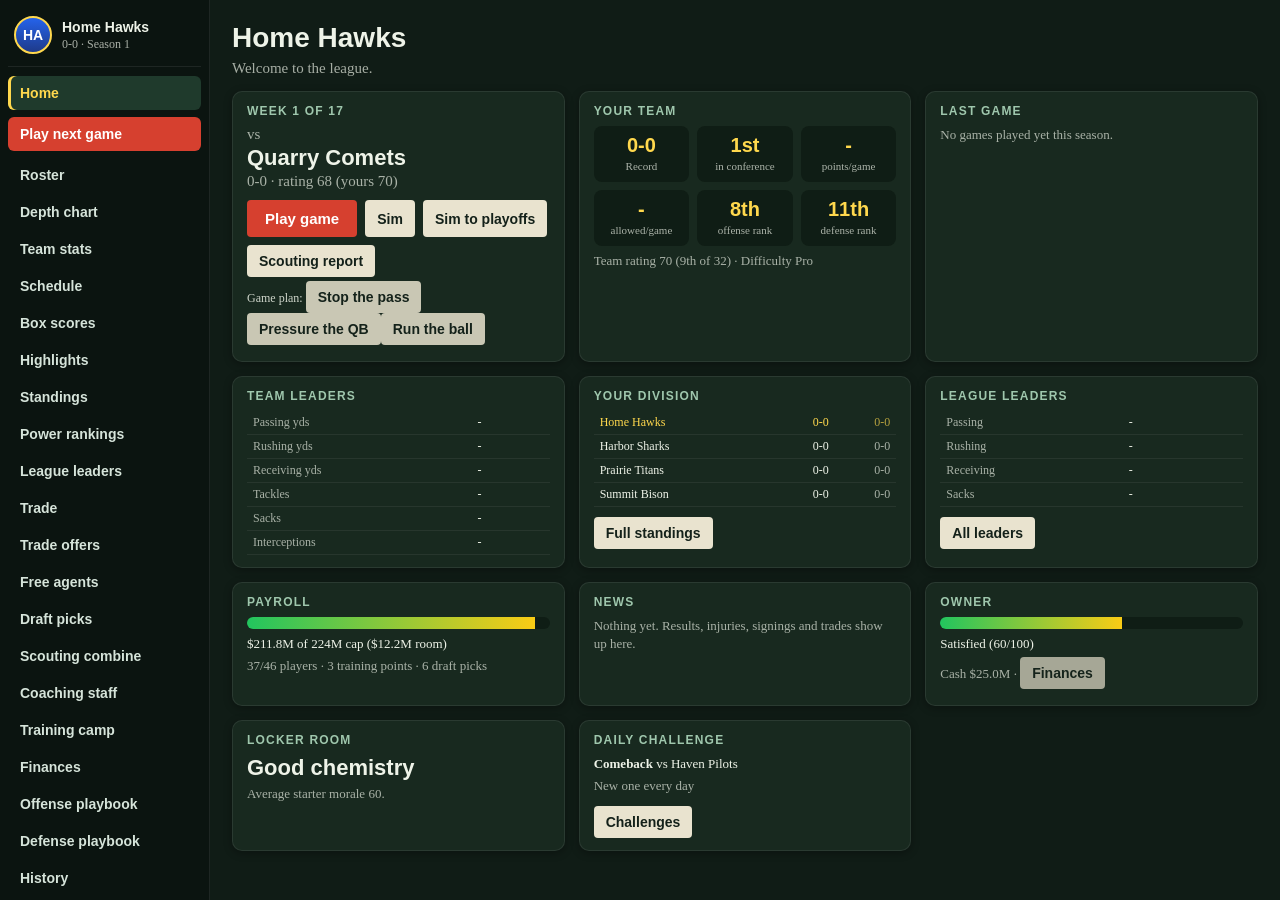
==== commit b8d19f6b: "Camera views: two separate switches, both off by default Third-person and first-person camera are no" ====
--- a/index.html
+++ b/index.html
@@ -17,5 +17,5 @@
 </div>
 <div id="rot">Turn your phone sideways to play.<br><small>(tap to dismiss)</small></div>
 <div id="modal" hidden></div>
-<script src="data.js"></script><script src="stats0.js"></script><script src="special.js"></script><script src="ai.js"></script><script src="moves.js"></script><script src="career.js"></script><script src="ragdoll.js"></script><script src="game.js"></script><script src="render.js"></script><script src="hud.js"></script><script src="playbook.js"></script><script src="dash.js"></script><script src="league.js"></script><script src="opts.js"></script><script src="pcam.js"></script><script src="kick.js"></script><script src="extras.js"></script><script src="field2.js"></script><script src="gm.js"></script><script src="desk.js"></script><script src="anim.js"></script><script src="more.js"></script><script src="pose.js"></script><script src="play2.js"></script><script src="vis2.js"></script><script src="menus2.js"></script><script src="polish.js"></script><script src="sound2.js"></script><script src="more3.js"></script><script src="dive.js"></script><script src="play3.js"></script><script src="vis3.js"></script><script src="modes.js"></script><script src="ease.js"></script><script src="keys.js"></script><script src="models.js"></script><script src="anim2.js"></script><script src="rp2.js"></script><script src="trick.js"></script><script src="stats2.js"></script><script src="pe.js"></script><script src="pd.js"></script><script src="plays3.js"></script><script src="tw.js"></script><script src="rel.js"></script><script src="rtclock.js"></script><script src="pass3.js"></script><script src="stplays.js"></script><script src="st3.js"></script><script src="std.js"></script><script src="playcard.js"></script><script src="lock.js"></script>
-<script>if(typeof stSVG!="function"||typeof kofcEnd!="function"||typeof rtTick!="function"||typeof lobby!="function"||typeof lineup!="function"||typeof careerHub!="function"||typeof cmove!="function"||typeof ragTackle!="function"||typeof fit!="function"||typeof dashHome!="function"||typeof featUI!="function"||typeof kickStart!="function"||typeof xNewGame!="function"||typeof fForm!="function"||typeof gmInit!="function"||typeof padPoll!="function"||typeof animStep!="function"||typeof stiffArm!="function"||typeof anTick!="function"||typeof covPre!="function"||typeof vTick!="function"||typeof devUI!="function"||typeof camTick!="function"||typeof sReact!="function"||typeof gNums!="function"||typeof userDive!="function"||typeof dsCycle!="function"||typeof dcShow!="function"||typeof recapUI!="function"||typeof tutGo!="function"||typeof kbPage!="function"||typeof mDraw!="function"||typeof CEL2=="undefined"||typeof rpAct!="function"||typeof licOK!="function"||typeof fa1Fill!="function"||typeof dsSync!="function"||typeof peUI!="function"||typeof pdUI!="function"||typeof coachSug!="function"||typeof koKneel!="function"||typeof st4th!="function"||typeof stDes!="function"||typeof pcdShow!="function"||typeof pcSet!="function")document.body.innerHTML='<p style="padding:20px;font:18px sans-serif;color:#fff">Gridiron Lab is missing files. Upload index.html, data.js, special.js, ai.js, moves.js, career.js, ragdoll.js, game.js, render.js, hud.js, playbook.js, dash.js, league.js, opts.js, pcam.js, kick.js, extras.js, field2.js, gm.js, desk.js, anim.js, more.js, pose.js, play2.js, vis2.js, menus2.js, polish.js, sound2.js, more3.js, dive.js, play3.js, vis3.js, modes.js, ease.js, keys.js, models.js, anim2.js, rp2.js, trick.js, stats2.js, pe.js, pd.js, plays3.js, tw.js, rel.js, rtclock.js, pass3.js, stplays.js, st3.js, std.js, playcard.js, lock.js, sw.js, manifest.webmanifest, the icons and style.css together in one folder.</p>'</script></body></html>
+<script src="data.js"></script><script src="stats0.js"></script><script src="special.js"></script><script src="ai.js"></script><script src="moves.js"></script><script src="career.js"></script><script src="ragdoll.js"></script><script src="game.js"></script><script src="render.js"></script><script src="hud.js"></script><script src="playbook.js"></script><script src="dash.js"></script><script src="league.js"></script><script src="opts.js"></script><script src="pcam.js"></script><script src="kick.js"></script><script src="extras.js"></script><script src="field2.js"></script><script src="gm.js"></script><script src="desk.js"></script><script src="anim.js"></script><script src="more.js"></script><script src="pose.js"></script><script src="play2.js"></script><script src="vis2.js"></script><script src="menus2.js"></script><script src="polish.js"></script><script src="sound2.js"></script><script src="more3.js"></script><script src="dive.js"></script><script src="play3.js"></script><script src="vis3.js"></script><script src="modes.js"></script><script src="ease.js"></script><script src="keys.js"></script><script src="models.js"></script><script src="anim2.js"></script><script src="rp2.js"></script><script src="trick.js"></script><script src="stats2.js"></script><script src="pe.js"></script><script src="pd.js"></script><script src="plays3.js"></script><script src="tw.js"></script><script src="rel.js"></script><script src="rtclock.js"></script><script src="pass3.js"></script><script src="stplays.js"></script><script src="st3.js"></script><script src="std.js"></script><script src="playcard.js"></script><script src="modelock.js"></script><script src="lock.js"></script>
+<script>if(typeof mlSwitch!="function"||typeof stSVG!="function"||typeof kofcEnd!="function"||typeof rtTick!="function"||typeof lobby!="function"||typeof lineup!="function"||typeof careerHub!="function"||typeof cmove!="function"||typeof ragTackle!="function"||typeof fit!="function"||typeof dashHome!="function"||typeof featUI!="function"||typeof kickStart!="function"||typeof xNewGame!="function"||typeof fForm!="function"||typeof gmInit!="function"||typeof padPoll!="function"||typeof animStep!="function"||typeof stiffArm!="function"||typeof anTick!="function"||typeof covPre!="function"||typeof vTick!="function"||typeof devUI!="function"||typeof camTick!="function"||typeof sReact!="function"||typeof gNums!="function"||typeof userDive!="function"||typeof dsCycle!="function"||typeof dcShow!="function"||typeof recapUI!="function"||typeof tutGo!="function"||typeof kbPage!="function"||typeof mDraw!="function"||typeof CEL2=="undefined"||typeof rpAct!="function"||typeof licOK!="function"||typeof fa1Fill!="function"||typeof dsSync!="function"||typeof peUI!="function"||typeof pdUI!="function"||typeof coachSug!="function"||typeof koKneel!="function"||typeof st4th!="function"||typeof stDes!="function"||typeof pcdShow!="function"||typeof pcSet!="function")document.body.innerHTML='<p style="padding:20px;font:18px sans-serif;color:#fff">Gridiron Lab is missing files. Upload index.html, data.js, special.js, ai.js, moves.js, career.js, ragdoll.js, game.js, render.js, hud.js, playbook.js, dash.js, league.js, opts.js, pcam.js, kick.js, extras.js, field2.js, gm.js, desk.js, anim.js, more.js, pose.js, play2.js, vis2.js, menus2.js, polish.js, sound2.js, more3.js, dive.js, play3.js, vis3.js, modes.js, ease.js, keys.js, models.js, anim2.js, rp2.js, trick.js, stats2.js, pe.js, pd.js, plays3.js, tw.js, rel.js, rtclock.js, pass3.js, stplays.js, st3.js, std.js, playcard.js, modelock.js, lock.js, sw.js, manifest.webmanifest, the icons and style.css together in one folder.</p>'</script></body></html>
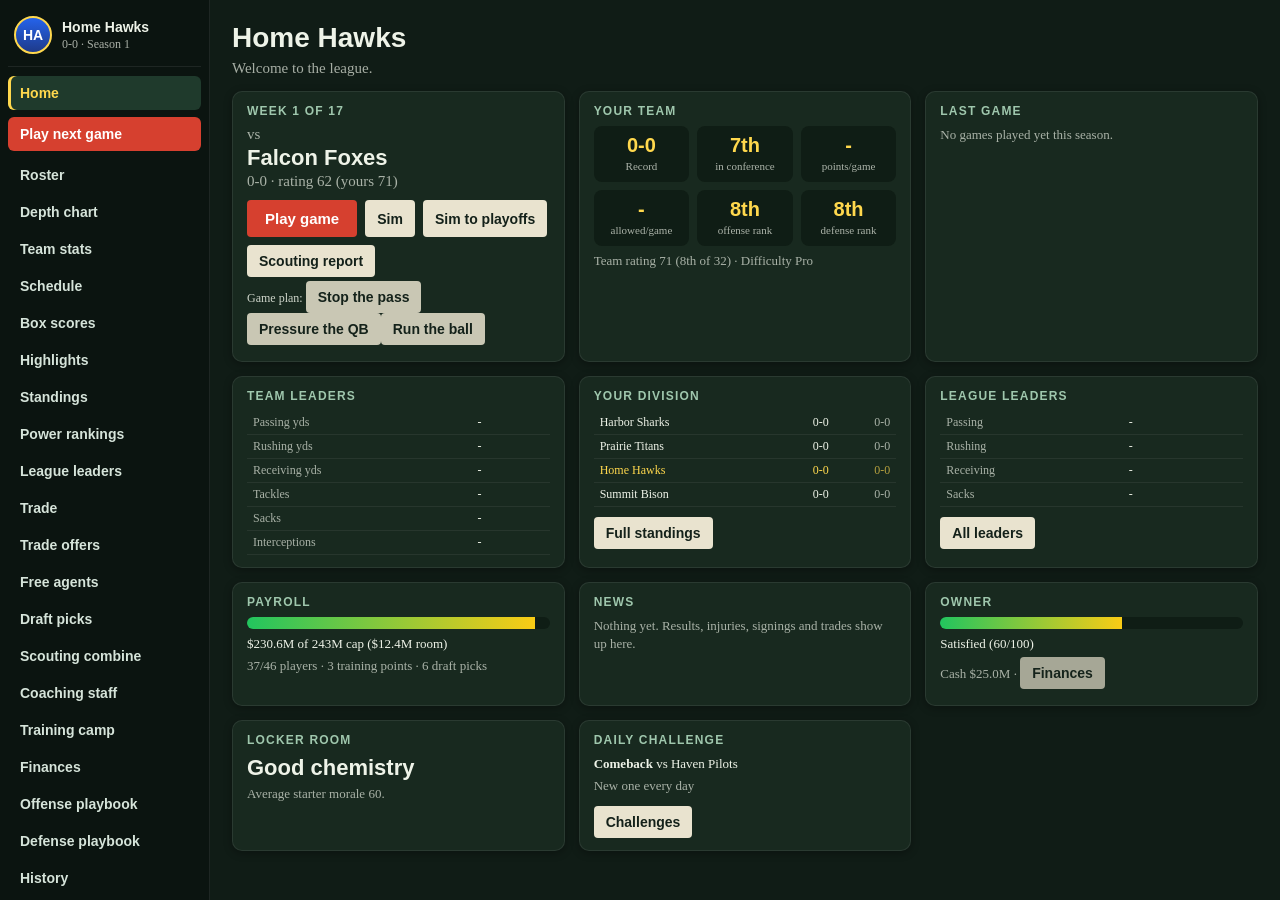
==== commit 886b74ed: "First-person camera: wider auto field of view, throw help, smooth player switching Three new switche" ====
--- a/index.html
+++ b/index.html
@@ -17,5 +17,5 @@
 </div>
 <div id="rot">Turn your phone sideways to play.<br><small>(tap to dismiss)</small></div>
 <div id="modal" hidden></div>
-<script src="data.js"></script><script src="stats0.js"></script><script src="special.js"></script><script src="ai.js"></script><script src="moves.js"></script><script src="career.js"></script><script src="ragdoll.js"></script><script src="game.js"></script><script src="render.js"></script><script src="hud.js"></script><script src="playbook.js"></script><script src="dash.js"></script><script src="league.js"></script><script src="opts.js"></script><script src="pcam.js"></script><script src="kick.js"></script><script src="extras.js"></script><script src="field2.js"></script><script src="gm.js"></script><script src="desk.js"></script><script src="anim.js"></script><script src="more.js"></script><script src="pose.js"></script><script src="play2.js"></script><script src="vis2.js"></script><script src="menus2.js"></script><script src="polish.js"></script><script src="sound2.js"></script><script src="more3.js"></script><script src="dive.js"></script><script src="play3.js"></script><script src="vis3.js"></script><script src="modes.js"></script><script src="ease.js"></script><script src="keys.js"></script><script src="models.js"></script><script src="anim2.js"></script><script src="rp2.js"></script><script src="trick.js"></script><script src="stats2.js"></script><script src="pe.js"></script><script src="pd.js"></script><script src="plays3.js"></script><script src="tw.js"></script><script src="rel.js"></script><script src="rtclock.js"></script><script src="pass3.js"></script><script src="stplays.js"></script><script src="st3.js"></script><script src="std.js"></script><script src="playcard.js"></script><script src="modelock.js"></script><script src="lock.js"></script>
-<script>if(typeof mlSwitch!="function"||typeof stSVG!="function"||typeof kofcEnd!="function"||typeof rtTick!="function"||typeof lobby!="function"||typeof lineup!="function"||typeof careerHub!="function"||typeof cmove!="function"||typeof ragTackle!="function"||typeof fit!="function"||typeof dashHome!="function"||typeof featUI!="function"||typeof kickStart!="function"||typeof xNewGame!="function"||typeof fForm!="function"||typeof gmInit!="function"||typeof padPoll!="function"||typeof animStep!="function"||typeof stiffArm!="function"||typeof anTick!="function"||typeof covPre!="function"||typeof vTick!="function"||typeof devUI!="function"||typeof camTick!="function"||typeof sReact!="function"||typeof gNums!="function"||typeof userDive!="function"||typeof dsCycle!="function"||typeof dcShow!="function"||typeof recapUI!="function"||typeof tutGo!="function"||typeof kbPage!="function"||typeof mDraw!="function"||typeof CEL2=="undefined"||typeof rpAct!="function"||typeof licOK!="function"||typeof fa1Fill!="function"||typeof dsSync!="function"||typeof peUI!="function"||typeof pdUI!="function"||typeof coachSug!="function"||typeof koKneel!="function"||typeof st4th!="function"||typeof stDes!="function"||typeof pcdShow!="function"||typeof pcSet!="function")document.body.innerHTML='<p style="padding:20px;font:18px sans-serif;color:#fff">Gridiron Lab is missing files. Upload index.html, data.js, special.js, ai.js, moves.js, career.js, ragdoll.js, game.js, render.js, hud.js, playbook.js, dash.js, league.js, opts.js, pcam.js, kick.js, extras.js, field2.js, gm.js, desk.js, anim.js, more.js, pose.js, play2.js, vis2.js, menus2.js, polish.js, sound2.js, more3.js, dive.js, play3.js, vis3.js, modes.js, ease.js, keys.js, models.js, anim2.js, rp2.js, trick.js, stats2.js, pe.js, pd.js, plays3.js, tw.js, rel.js, rtclock.js, pass3.js, stplays.js, st3.js, std.js, playcard.js, modelock.js, lock.js, sw.js, manifest.webmanifest, the icons and style.css together in one folder.</p>'</script></body></html>
+<script src="data.js"></script><script src="stats0.js"></script><script src="special.js"></script><script src="ai.js"></script><script src="moves.js"></script><script src="career.js"></script><script src="ragdoll.js"></script><script src="game.js"></script><script src="render.js"></script><script src="hud.js"></script><script src="playbook.js"></script><script src="dash.js"></script><script src="league.js"></script><script src="opts.js"></script><script src="pcam.js"></script><script src="pcam2.js"></script><script src="kick.js"></script><script src="extras.js"></script><script src="field2.js"></script><script src="gm.js"></script><script src="desk.js"></script><script src="anim.js"></script><script src="more.js"></script><script src="pose.js"></script><script src="play2.js"></script><script src="vis2.js"></script><script src="menus2.js"></script><script src="polish.js"></script><script src="sound2.js"></script><script src="more3.js"></script><script src="dive.js"></script><script src="play3.js"></script><script src="vis3.js"></script><script src="modes.js"></script><script src="ease.js"></script><script src="keys.js"></script><script src="models.js"></script><script src="anim2.js"></script><script src="rp2.js"></script><script src="trick.js"></script><script src="stats2.js"></script><script src="pe.js"></script><script src="pd.js"></script><script src="plays3.js"></script><script src="tw.js"></script><script src="rel.js"></script><script src="rtclock.js"></script><script src="pass3.js"></script><script src="stplays.js"></script><script src="st3.js"></script><script src="std.js"></script><script src="playcard.js"></script><script src="modelock.js"></script><script src="lock.js"></script>
+<script>if(typeof mlSwitch!="function"||typeof stSVG!="function"||typeof kofcEnd!="function"||typeof rtTick!="function"||typeof lobby!="function"||typeof lineup!="function"||typeof careerHub!="function"||typeof cmove!="function"||typeof ragTackle!="function"||typeof fit!="function"||typeof dashHome!="function"||typeof featUI!="function"||typeof kickStart!="function"||typeof xNewGame!="function"||typeof fForm!="function"||typeof gmInit!="function"||typeof padPoll!="function"||typeof animStep!="function"||typeof stiffArm!="function"||typeof anTick!="function"||typeof covPre!="function"||typeof vTick!="function"||typeof devUI!="function"||typeof camTick!="function"||typeof sReact!="function"||typeof gNums!="function"||typeof userDive!="function"||typeof dsCycle!="function"||typeof dcShow!="function"||typeof recapUI!="function"||typeof tutGo!="function"||typeof kbPage!="function"||typeof mDraw!="function"||typeof CEL2=="undefined"||typeof rpAct!="function"||typeof licOK!="function"||typeof fa1Fill!="function"||typeof dsSync!="function"||typeof peUI!="function"||typeof pdUI!="function"||typeof coachSug!="function"||typeof koKneel!="function"||typeof st4th!="function"||typeof stDes!="function"||typeof pcdShow!="function"||typeof pcSet!="function"||typeof pcPre!="function")document.body.innerHTML='<p style="padding:20px;font:18px sans-serif;color:#fff">Gridiron Lab is missing files. Upload index.html, data.js, special.js, ai.js, moves.js, career.js, ragdoll.js, game.js, render.js, hud.js, playbook.js, dash.js, league.js, opts.js, pcam.js, pcam2.js, kick.js, extras.js, field2.js, gm.js, desk.js, anim.js, more.js, pose.js, play2.js, vis2.js, menus2.js, polish.js, sound2.js, more3.js, dive.js, play3.js, vis3.js, modes.js, ease.js, keys.js, models.js, anim2.js, rp2.js, trick.js, stats2.js, pe.js, pd.js, plays3.js, tw.js, rel.js, rtclock.js, pass3.js, stplays.js, st3.js, std.js, playcard.js, modelock.js, lock.js, sw.js, manifest.webmanifest, the icons and style.css together in one folder.</p>'</script></body></html>
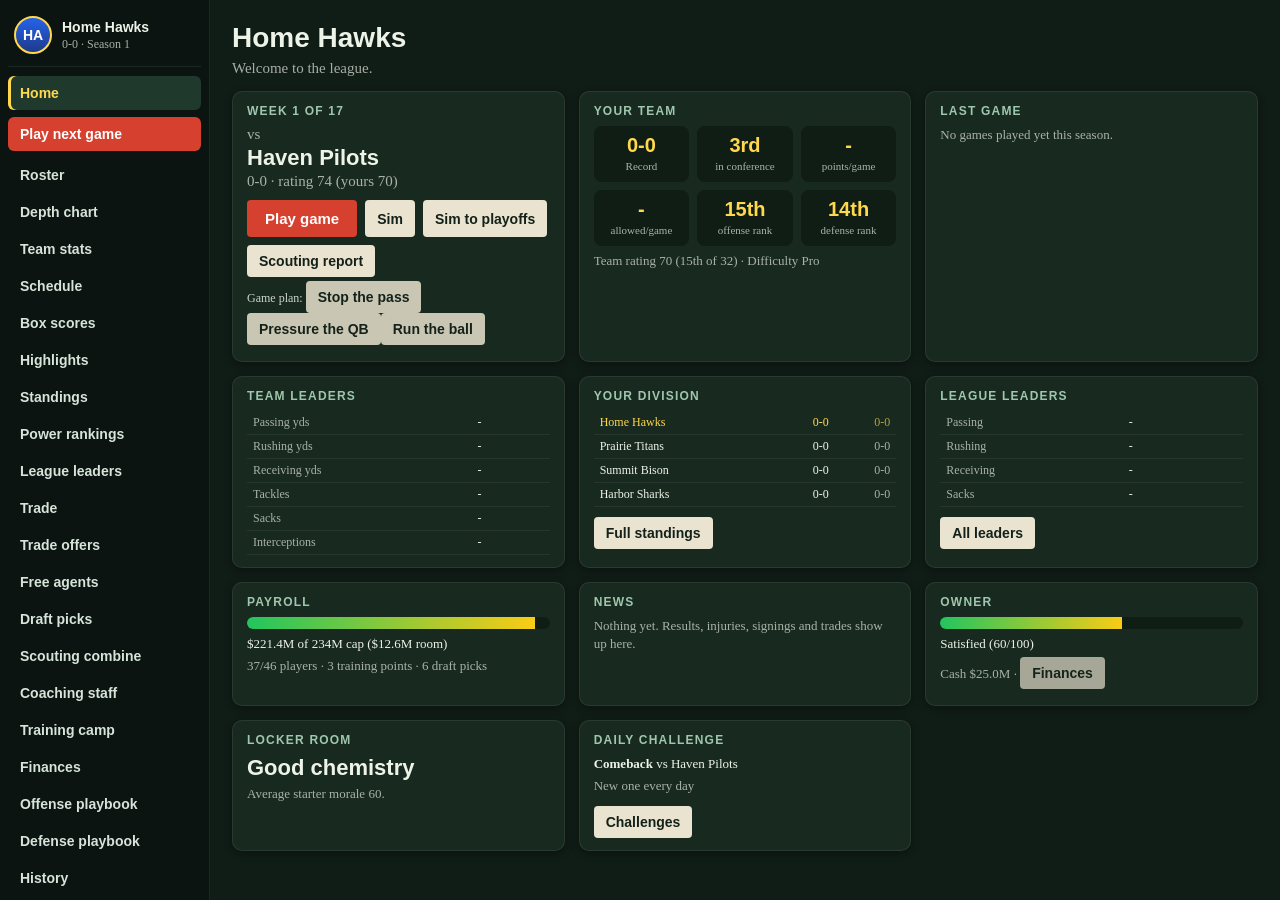
==== commit d27ba0f1: "Football career: Neighborhood map, stage 1. Walk a small town between games (WASD, Shift run, arrows" ====
--- a/index.html
+++ b/index.html
@@ -17,5 +17,5 @@
 </div>
 <div id="rot">Turn your phone sideways to play.<br><small>(tap to dismiss)</small></div>
 <div id="modal" hidden></div>
-<script src="data.js"></script><script src="stats0.js"></script><script src="special.js"></script><script src="ai.js"></script><script src="moves.js"></script><script src="career.js"></script><script src="ragdoll.js"></script><script src="game.js"></script><script src="render.js"></script><script src="hud.js"></script><script src="playbook.js"></script><script src="dash.js"></script><script src="league.js"></script><script src="opts.js"></script><script src="pcam.js"></script><script src="pcam2.js"></script><script src="kick.js"></script><script src="extras.js"></script><script src="field2.js"></script><script src="gm.js"></script><script src="desk.js"></script><script src="anim.js"></script><script src="more.js"></script><script src="pose.js"></script><script src="play2.js"></script><script src="vis2.js"></script><script src="menus2.js"></script><script src="polish.js"></script><script src="sound2.js"></script><script src="more3.js"></script><script src="dive.js"></script><script src="play3.js"></script><script src="vis3.js"></script><script src="modes.js"></script><script src="ease.js"></script><script src="keys.js"></script><script src="models.js"></script><script src="anim2.js"></script><script src="rp2.js"></script><script src="trick.js"></script><script src="stats2.js"></script><script src="pe.js"></script><script src="pd.js"></script><script src="plays3.js"></script><script src="tw.js"></script><script src="rel.js"></script><script src="rtclock.js"></script><script src="pass3.js"></script><script src="stplays.js"></script><script src="st3.js"></script><script src="std.js"></script><script src="playcard.js"></script><script src="modelock.js"></script><script src="lock.js"></script>
-<script>if(typeof mlSwitch!="function"||typeof stSVG!="function"||typeof kofcEnd!="function"||typeof rtTick!="function"||typeof lobby!="function"||typeof lineup!="function"||typeof careerHub!="function"||typeof cmove!="function"||typeof ragTackle!="function"||typeof fit!="function"||typeof dashHome!="function"||typeof featUI!="function"||typeof kickStart!="function"||typeof xNewGame!="function"||typeof fForm!="function"||typeof gmInit!="function"||typeof padPoll!="function"||typeof animStep!="function"||typeof stiffArm!="function"||typeof anTick!="function"||typeof covPre!="function"||typeof vTick!="function"||typeof devUI!="function"||typeof camTick!="function"||typeof sReact!="function"||typeof gNums!="function"||typeof userDive!="function"||typeof dsCycle!="function"||typeof dcShow!="function"||typeof recapUI!="function"||typeof tutGo!="function"||typeof kbPage!="function"||typeof mDraw!="function"||typeof CEL2=="undefined"||typeof rpAct!="function"||typeof licOK!="function"||typeof fa1Fill!="function"||typeof dsSync!="function"||typeof peUI!="function"||typeof pdUI!="function"||typeof coachSug!="function"||typeof koKneel!="function"||typeof st4th!="function"||typeof stDes!="function"||typeof pcdShow!="function"||typeof pcSet!="function"||typeof pcPre!="function")document.body.innerHTML='<p style="padding:20px;font:18px sans-serif;color:#fff">Gridiron Lab is missing files. Upload index.html, data.js, special.js, ai.js, moves.js, career.js, ragdoll.js, game.js, render.js, hud.js, playbook.js, dash.js, league.js, opts.js, pcam.js, pcam2.js, kick.js, extras.js, field2.js, gm.js, desk.js, anim.js, more.js, pose.js, play2.js, vis2.js, menus2.js, polish.js, sound2.js, more3.js, dive.js, play3.js, vis3.js, modes.js, ease.js, keys.js, models.js, anim2.js, rp2.js, trick.js, stats2.js, pe.js, pd.js, plays3.js, tw.js, rel.js, rtclock.js, pass3.js, stplays.js, st3.js, std.js, playcard.js, modelock.js, lock.js, sw.js, manifest.webmanifest, the icons and style.css together in one folder.</p>'</script></body></html>
+<script src="data.js"></script><script src="stats0.js"></script><script src="special.js"></script><script src="ai.js"></script><script src="moves.js"></script><script src="career.js"></script><script src="ragdoll.js"></script><script src="game.js"></script><script src="render.js"></script><script src="hud.js"></script><script src="playbook.js"></script><script src="dash.js"></script><script src="league.js"></script><script src="opts.js"></script><script src="pcam.js"></script><script src="pcam2.js"></script><script src="kick.js"></script><script src="extras.js"></script><script src="field2.js"></script><script src="gm.js"></script><script src="desk.js"></script><script src="anim.js"></script><script src="more.js"></script><script src="pose.js"></script><script src="play2.js"></script><script src="vis2.js"></script><script src="menus2.js"></script><script src="polish.js"></script><script src="sound2.js"></script><script src="more3.js"></script><script src="dive.js"></script><script src="play3.js"></script><script src="vis3.js"></script><script src="modes.js"></script><script src="ease.js"></script><script src="keys.js"></script><script src="models.js"></script><script src="anim2.js"></script><script src="rp2.js"></script><script src="trick.js"></script><script src="stats2.js"></script><script src="pe.js"></script><script src="pd.js"></script><script src="plays3.js"></script><script src="tw.js"></script><script src="rel.js"></script><script src="rtclock.js"></script><script src="pass3.js"></script><script src="stplays.js"></script><script src="st3.js"></script><script src="std.js"></script><script src="playcard.js"></script><script src="modelock.js"></script><script src="train.js"></script><script src="life.js"></script><script src="hood.js"></script><script src="lock.js"></script>
+<script>if(typeof mlSwitch!="function"||typeof stSVG!="function"||typeof kofcEnd!="function"||typeof rtTick!="function"||typeof lobby!="function"||typeof lineup!="function"||typeof careerHub!="function"||typeof cmove!="function"||typeof ragTackle!="function"||typeof fit!="function"||typeof dashHome!="function"||typeof featUI!="function"||typeof kickStart!="function"||typeof xNewGame!="function"||typeof fForm!="function"||typeof gmInit!="function"||typeof padPoll!="function"||typeof animStep!="function"||typeof stiffArm!="function"||typeof anTick!="function"||typeof covPre!="function"||typeof vTick!="function"||typeof devUI!="function"||typeof camTick!="function"||typeof sReact!="function"||typeof gNums!="function"||typeof userDive!="function"||typeof dsCycle!="function"||typeof dcShow!="function"||typeof recapUI!="function"||typeof tutGo!="function"||typeof kbPage!="function"||typeof mDraw!="function"||typeof CEL2=="undefined"||typeof rpAct!="function"||typeof licOK!="function"||typeof fa1Fill!="function"||typeof dsSync!="function"||typeof peUI!="function"||typeof pdUI!="function"||typeof coachSug!="function"||typeof koKneel!="function"||typeof st4th!="function"||typeof stDes!="function"||typeof pcdShow!="function"||typeof pcSet!="function"||typeof pcPre!="function"||typeof trainUI!="function"||typeof lifeUI!="function"||typeof hoodUI!="function")document.body.innerHTML='<p style="padding:20px;font:18px sans-serif;color:#fff">Gridiron Lab is missing files. Upload index.html, data.js, special.js, ai.js, moves.js, career.js, ragdoll.js, game.js, render.js, hud.js, playbook.js, dash.js, league.js, opts.js, pcam.js, pcam2.js, kick.js, extras.js, field2.js, gm.js, desk.js, anim.js, more.js, pose.js, play2.js, vis2.js, menus2.js, polish.js, sound2.js, more3.js, dive.js, play3.js, vis3.js, modes.js, ease.js, keys.js, models.js, anim2.js, rp2.js, trick.js, stats2.js, pe.js, pd.js, plays3.js, tw.js, rel.js, rtclock.js, pass3.js, stplays.js, st3.js, std.js, playcard.js, modelock.js, train.js, life.js, hood.js, lock.js, sw.js, manifest.webmanifest, the icons and style.css together in one folder.</p>'</script></body></html>
--- a/style.css
+++ b/style.css
@@ -194,3 +194,41 @@
 .mside b{font:900 24px "Trebuchet MS",sans-serif}.mside span{font-size:13px;opacity:.9}.mside em{font-style:normal;font-size:13px;margin-top:6px}.mvsx{align-self:center;font:900 30px "Trebuchet MS",sans-serif;color:#ffd84d}
 .drillbox{margin-top:12px;text-align:center}.dbar{position:relative;height:22px;background:#0b1626;border-radius:11px;border:1px solid #ffffff30;margin:8px 0}.dbar i{position:absolute;top:-4px;width:6px;height:30px;background:#ffd84d;border-radius:3px;transform:translateX(-3px)}.dbar .dz{position:absolute;left:67%;width:16%;top:0;bottom:0;background:#16a34a88;border-radius:8px}
 body.bigtxt{font-size:118%}body.bigtxt .pg{font-size:17px}body.bigtxt #hint{font-size:16px}body.bigtxt #plays button,body.bigtxt #dctl button,body.bigtxt #mv button,body.bigtxt #snap{font-size:16px!important;padding:9px 14px!important}body.bigtxt .side .ni{font-size:15px}body.bigtxt table.mini td{font-size:14px}
+
+/* career training drills (train.js) */
+body.trn #sb,body.trn #sb2,body.trn #pbp,body.trn #tip,body.trn #lt,body.trn #achp,body.trn #playcard,body.trn #bar,body.trn #mv,body.trn #dctl,body.trn #pre,body.trn #top,body.trn #msg,body.trn #hud,body.trn #res,body.trn #help,body.trn #stick,body.trn #act,body.trn #pb{display:none!important}
+#trh{position:absolute;inset:0;z-index:6;pointer-events:none;font-family:"Trebuchet MS",sans-serif;color:#fff}
+#trh .trt{position:absolute;top:8px;left:50%;transform:translateX(-50%);background:#0b1626e8;border:1px solid #ffffff30;border-radius:10px;padding:6px 16px;display:flex;gap:14px;align-items:baseline;white-space:nowrap;box-shadow:0 3px 12px #0009}
+#trh .trt b{color:#ffd84d;font-size:17px}#trh .trt span{font-size:14px;color:#e2e8f0}
+#trh .trbig{position:absolute;top:28%;left:50%;transform:translateX(-50%);font-size:64px;font-weight:bold;color:#ffd84d;text-shadow:0 4px 14px #000,0 0 3px #000;letter-spacing:2px}
+#trh .trm{position:absolute;top:58px;left:50%;transform:translateX(-50%);background:#000b;padding:4px 14px;border-radius:12px;font-size:15px;max-width:80vw;text-align:center}
+#trh .trk{position:absolute;bottom:10px;left:50%;transform:translateX(-50%);background:#0b1626e0;border:1px solid #ffffff2a;border-radius:9px;padding:5px 14px;font-size:13px;color:#cbd5e1;white-space:nowrap}
+#trh .trp{position:absolute;top:40%;left:50%;width:96px;height:96px;margin:-48px 0 0 -48px}
+#trh .trp b{position:absolute;inset:0;display:flex;align-items:center;justify-content:center;font-size:54px;color:#fff;background:#b91c1cdd;border-radius:50%;text-shadow:0 2px 6px #000}
+#trh .trp i{position:absolute;inset:-6px;border:4px solid #ffd84d;border-radius:50%}
+.trdots i{display:inline-block;width:14px;height:14px;border-radius:50%;border:2px solid #ffd84d;margin:0 2px;vertical-align:middle}.trdots i.on{background:#ffd84d}
+.cardx.hot{border-color:#ffd84d;box-shadow:0 0 0 1px #ffd84d55,0 6px 18px #0006}.cardx .offer{border-top:1px solid #ffffff1a;padding-top:6px;margin-top:6px}.cardx .offer:first-of-type{border-top:0;margin-top:0;padding-top:0}
+
+/* the Neighborhood map (hood.js) */
+#hood{position:fixed;inset:0;z-index:15;background:#2d5a27;font-family:"Trebuchet MS",sans-serif;color:#fff;overflow:hidden}
+#hood canvas{position:absolute;left:0;top:0;display:block}
+#hdhud{position:absolute;top:10px;left:10px;pointer-events:none}
+#hdhud .hdbox{display:flex;gap:10px;align-items:center;background:#0b1626e8;border:1px solid #ffffff30;border-radius:10px;padding:8px 14px;box-shadow:0 3px 12px #0009}
+#hdhud .hdbox>div{display:flex;flex-direction:column;line-height:1.3}#hdhud b{font-size:15px}#hdhud .hdm{color:#ffd84d;font-weight:800;font-size:20px}#hdhud .small{font-size:12px;color:#cbd5e1}
+#hdhud img.face{image-rendering:pixelated;border-radius:6px;border:1px solid #ffffff40}
+#hdkeys{position:absolute;bottom:10px;left:50%;transform:translateX(-50%);background:#0b1626e0;border:1px solid #ffffff2a;border-radius:9px;padding:5px 14px;font-size:13px;color:#cbd5e1;white-space:nowrap;pointer-events:none}
+#hdmsg{position:absolute;top:14px;left:50%;transform:translateX(-50%);background:#000c;padding:6px 16px;border-radius:12px;font-size:15px;max-width:70vw;text-align:center;opacity:0;transition:opacity .3s;pointer-events:none}#hdmsg.on{opacity:1}
+#hdpan{position:absolute;inset:0;background:#0007;display:flex;align-items:center;justify-content:center}#hdpan[hidden]{display:none}
+#hood .hdp{background:#18291f;border:1px solid #ffffff22;border-radius:12px;width:min(760px,94vw);max-height:86vh;display:flex;flex-direction:column;box-shadow:0 10px 40px #000a}
+#hood .hdph{display:flex;align-items:center;gap:12px;padding:12px 16px;border-bottom:1px solid #ffffff1a}#hood .hdph h2{margin:0;flex:1;font:800 22px "Trebuchet MS",sans-serif}
+#hood .hdbal{color:#ffd84d;font-weight:800;font-size:18px}
+#hood .hdpb{overflow:auto;padding:6px 16px 16px}#hood .hdpb h3{margin:14px 0 6px;font:700 12px "Trebuchet MS",sans-serif;letter-spacing:1.2px;text-transform:uppercase;color:#9fc7ad}
+#hood .hdnote{margin:10px 16px 0;padding:6px 10px;border-radius:6px;background:#ffd84d22;color:#ffe9a3}
+#hood .hdi{display:flex;align-items:center;gap:12px;padding:8px 10px;border-radius:8px;background:#ffffff08;margin:4px 0}#hood .hdi.own{background:#16a34a1f;outline:1px solid #16a34a55}
+#hood .hdt{flex:1;display:flex;flex-direction:column}#hood .hdt span{font-size:13px;opacity:.85}#hood .hdpr{font-weight:800;color:#ffd84d;min-width:64px;text-align:right}#hood .hdbt{min-width:110px;text-align:right}
+#hood .hdsw{display:inline-block;width:12px;height:12px;border-radius:3px;margin-right:7px;border:1px solid #fff6;vertical-align:-1px}
+#hood button{background:#e9e3cf;color:#14211a;border:0;padding:7px 12px;font:700 13px "Trebuchet MS",sans-serif;cursor:pointer;border-radius:4px}#hood button.go{background:#d6402f;color:#fff}#hood button.dim{opacity:.45}
+#hood .btns{display:flex;gap:8px;flex-wrap:wrap;margin:8px 0}#hood .good{color:#9be89b}#hood .dim{opacity:.68}#hood .small{font-size:12px}#hood .l{color:#ff8f7a}
+#hood .stats3,.pg .hdlog{margin-top:6px}#hood .stats3{display:grid;grid-template-columns:repeat(4,1fr);gap:8px}#hood .stats3>div{background:#ffffff0d;border-radius:8px;padding:8px;text-align:center;display:flex;flex-direction:column}#hood .stats3 b{color:#ffd84d;font-size:18px}#hood .stats3 span{font-size:12px;opacity:.8}
+#hood table{width:100%;border-collapse:collapse;font-size:13px}#hood th,#hood td{padding:5px 6px;border-bottom:1px solid #ffffff12;text-align:left}#hood td.num,#hood th.num{text-align:right}
+.pg td.l{color:#ff8f7a}
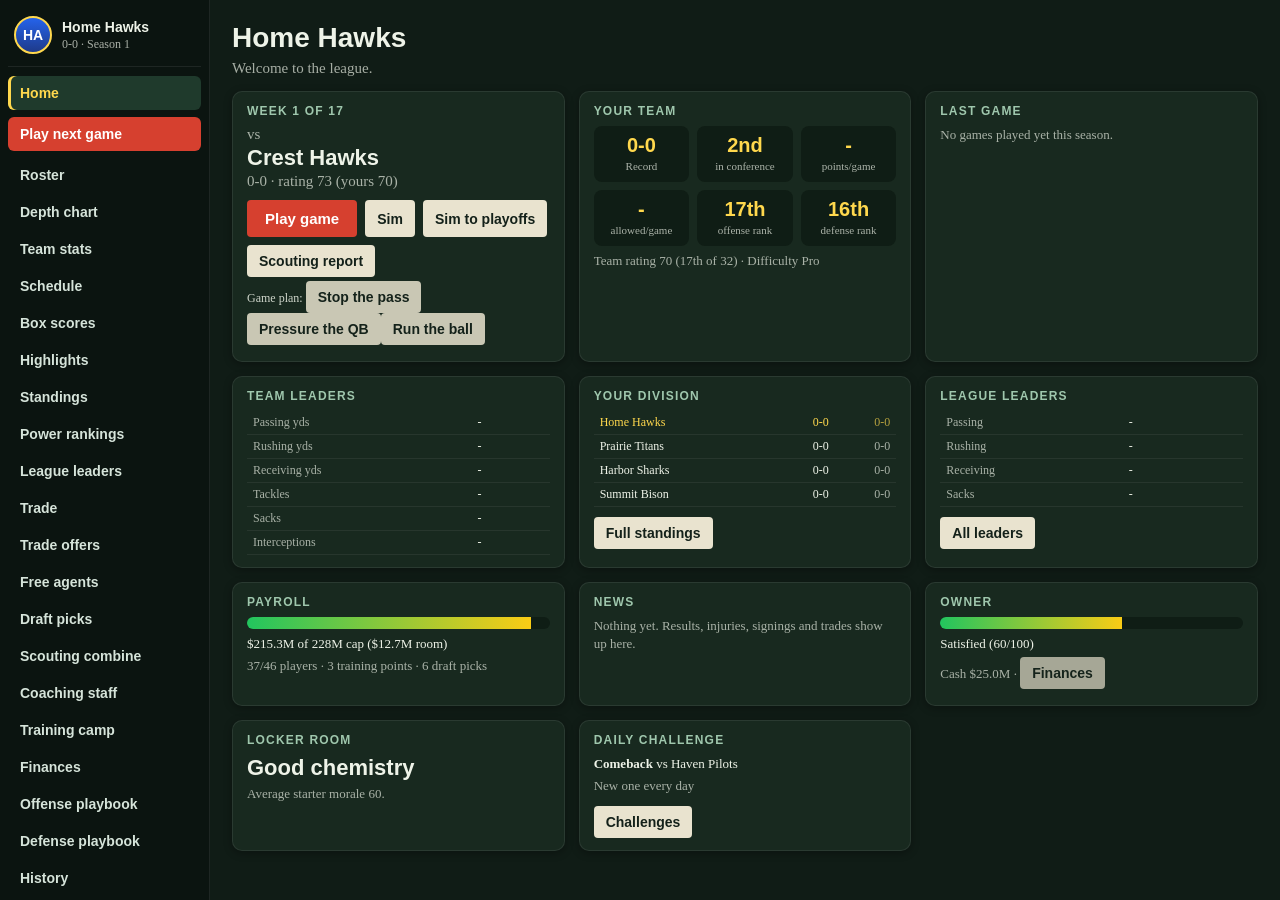
==== commit 4113534c: "Football career: Neighborhood stage 2, cars and driving. Miller Motors sells six cars; your ride par" ====
--- a/index.html
+++ b/index.html
@@ -17,5 +17,5 @@
 </div>
 <div id="rot">Turn your phone sideways to play.<br><small>(tap to dismiss)</small></div>
 <div id="modal" hidden></div>
-<script src="data.js"></script><script src="stats0.js"></script><script src="special.js"></script><script src="ai.js"></script><script src="moves.js"></script><script src="career.js"></script><script src="ragdoll.js"></script><script src="game.js"></script><script src="render.js"></script><script src="hud.js"></script><script src="playbook.js"></script><script src="dash.js"></script><script src="league.js"></script><script src="opts.js"></script><script src="pcam.js"></script><script src="pcam2.js"></script><script src="kick.js"></script><script src="extras.js"></script><script src="field2.js"></script><script src="gm.js"></script><script src="desk.js"></script><script src="anim.js"></script><script src="more.js"></script><script src="pose.js"></script><script src="play2.js"></script><script src="vis2.js"></script><script src="menus2.js"></script><script src="polish.js"></script><script src="sound2.js"></script><script src="more3.js"></script><script src="dive.js"></script><script src="play3.js"></script><script src="vis3.js"></script><script src="modes.js"></script><script src="ease.js"></script><script src="keys.js"></script><script src="models.js"></script><script src="anim2.js"></script><script src="rp2.js"></script><script src="trick.js"></script><script src="stats2.js"></script><script src="pe.js"></script><script src="pd.js"></script><script src="plays3.js"></script><script src="tw.js"></script><script src="rel.js"></script><script src="rtclock.js"></script><script src="pass3.js"></script><script src="stplays.js"></script><script src="st3.js"></script><script src="std.js"></script><script src="playcard.js"></script><script src="modelock.js"></script><script src="train.js"></script><script src="life.js"></script><script src="hood.js"></script><script src="lock.js"></script>
-<script>if(typeof mlSwitch!="function"||typeof stSVG!="function"||typeof kofcEnd!="function"||typeof rtTick!="function"||typeof lobby!="function"||typeof lineup!="function"||typeof careerHub!="function"||typeof cmove!="function"||typeof ragTackle!="function"||typeof fit!="function"||typeof dashHome!="function"||typeof featUI!="function"||typeof kickStart!="function"||typeof xNewGame!="function"||typeof fForm!="function"||typeof gmInit!="function"||typeof padPoll!="function"||typeof animStep!="function"||typeof stiffArm!="function"||typeof anTick!="function"||typeof covPre!="function"||typeof vTick!="function"||typeof devUI!="function"||typeof camTick!="function"||typeof sReact!="function"||typeof gNums!="function"||typeof userDive!="function"||typeof dsCycle!="function"||typeof dcShow!="function"||typeof recapUI!="function"||typeof tutGo!="function"||typeof kbPage!="function"||typeof mDraw!="function"||typeof CEL2=="undefined"||typeof rpAct!="function"||typeof licOK!="function"||typeof fa1Fill!="function"||typeof dsSync!="function"||typeof peUI!="function"||typeof pdUI!="function"||typeof coachSug!="function"||typeof koKneel!="function"||typeof st4th!="function"||typeof stDes!="function"||typeof pcdShow!="function"||typeof pcSet!="function"||typeof pcPre!="function"||typeof trainUI!="function"||typeof lifeUI!="function"||typeof hoodUI!="function")document.body.innerHTML='<p style="padding:20px;font:18px sans-serif;color:#fff">Gridiron Lab is missing files. Upload index.html, data.js, special.js, ai.js, moves.js, career.js, ragdoll.js, game.js, render.js, hud.js, playbook.js, dash.js, league.js, opts.js, pcam.js, pcam2.js, kick.js, extras.js, field2.js, gm.js, desk.js, anim.js, more.js, pose.js, play2.js, vis2.js, menus2.js, polish.js, sound2.js, more3.js, dive.js, play3.js, vis3.js, modes.js, ease.js, keys.js, models.js, anim2.js, rp2.js, trick.js, stats2.js, pe.js, pd.js, plays3.js, tw.js, rel.js, rtclock.js, pass3.js, stplays.js, st3.js, std.js, playcard.js, modelock.js, train.js, life.js, hood.js, lock.js, sw.js, manifest.webmanifest, the icons and style.css together in one folder.</p>'</script></body></html>
+<script src="data.js"></script><script src="stats0.js"></script><script src="special.js"></script><script src="ai.js"></script><script src="moves.js"></script><script src="career.js"></script><script src="ragdoll.js"></script><script src="game.js"></script><script src="render.js"></script><script src="hud.js"></script><script src="playbook.js"></script><script src="dash.js"></script><script src="league.js"></script><script src="opts.js"></script><script src="pcam.js"></script><script src="pcam2.js"></script><script src="kick.js"></script><script src="extras.js"></script><script src="field2.js"></script><script src="gm.js"></script><script src="desk.js"></script><script src="anim.js"></script><script src="more.js"></script><script src="pose.js"></script><script src="play2.js"></script><script src="vis2.js"></script><script src="menus2.js"></script><script src="polish.js"></script><script src="sound2.js"></script><script src="more3.js"></script><script src="dive.js"></script><script src="play3.js"></script><script src="vis3.js"></script><script src="modes.js"></script><script src="ease.js"></script><script src="keys.js"></script><script src="models.js"></script><script src="anim2.js"></script><script src="rp2.js"></script><script src="trick.js"></script><script src="stats2.js"></script><script src="pe.js"></script><script src="pd.js"></script><script src="plays3.js"></script><script src="tw.js"></script><script src="rel.js"></script><script src="rtclock.js"></script><script src="pass3.js"></script><script src="stplays.js"></script><script src="st3.js"></script><script src="std.js"></script><script src="playcard.js"></script><script src="modelock.js"></script><script src="train.js"></script><script src="life.js"></script><script src="hood.js"></script><script src="cars.js"></script><script src="lock.js"></script>
+<script>if(typeof mlSwitch!="function"||typeof stSVG!="function"||typeof kofcEnd!="function"||typeof rtTick!="function"||typeof lobby!="function"||typeof lineup!="function"||typeof careerHub!="function"||typeof cmove!="function"||typeof ragTackle!="function"||typeof fit!="function"||typeof dashHome!="function"||typeof featUI!="function"||typeof kickStart!="function"||typeof xNewGame!="function"||typeof fForm!="function"||typeof gmInit!="function"||typeof padPoll!="function"||typeof animStep!="function"||typeof stiffArm!="function"||typeof anTick!="function"||typeof covPre!="function"||typeof vTick!="function"||typeof devUI!="function"||typeof camTick!="function"||typeof sReact!="function"||typeof gNums!="function"||typeof userDive!="function"||typeof dsCycle!="function"||typeof dcShow!="function"||typeof recapUI!="function"||typeof tutGo!="function"||typeof kbPage!="function"||typeof mDraw!="function"||typeof CEL2=="undefined"||typeof rpAct!="function"||typeof licOK!="function"||typeof fa1Fill!="function"||typeof dsSync!="function"||typeof peUI!="function"||typeof pdUI!="function"||typeof coachSug!="function"||typeof koKneel!="function"||typeof st4th!="function"||typeof stDes!="function"||typeof pcdShow!="function"||typeof pcSet!="function"||typeof pcPre!="function"||typeof trainUI!="function"||typeof lifeUI!="function"||typeof hoodUI!="function"||typeof hdDealer!="function")document.body.innerHTML='<p style="padding:20px;font:18px sans-serif;color:#fff">Gridiron Lab is missing files. Upload index.html, data.js, special.js, ai.js, moves.js, career.js, ragdoll.js, game.js, render.js, hud.js, playbook.js, dash.js, league.js, opts.js, pcam.js, pcam2.js, kick.js, extras.js, field2.js, gm.js, desk.js, anim.js, more.js, pose.js, play2.js, vis2.js, menus2.js, polish.js, sound2.js, more3.js, dive.js, play3.js, vis3.js, modes.js, ease.js, keys.js, models.js, anim2.js, rp2.js, trick.js, stats2.js, pe.js, pd.js, plays3.js, tw.js, rel.js, rtclock.js, pass3.js, stplays.js, st3.js, std.js, playcard.js, modelock.js, train.js, life.js, hood.js, cars.js, lock.js, sw.js, manifest.webmanifest, the icons and style.css together in one folder.</p>'</script></body></html>
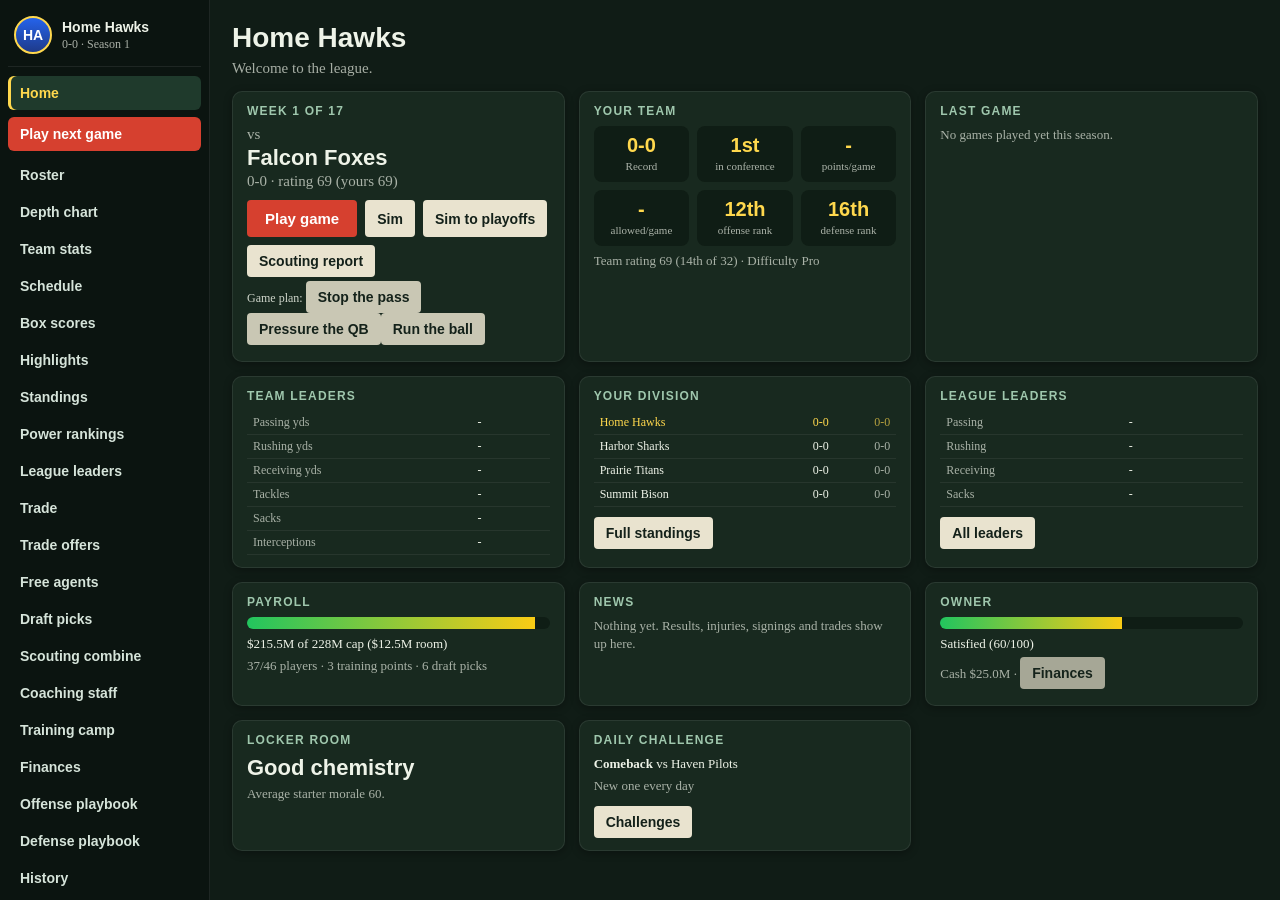
==== commit 2e6b6eb6: "Football career: GTA-style car damage in the Neighborhood. Crashes dent cars; damaged cars smoke (gr" ====
--- a/index.html
+++ b/index.html
@@ -17,5 +17,5 @@
 </div>
 <div id="rot">Turn your phone sideways to play.<br><small>(tap to dismiss)</small></div>
 <div id="modal" hidden></div>
-<script src="data.js"></script><script src="stats0.js"></script><script src="special.js"></script><script src="ai.js"></script><script src="moves.js"></script><script src="career.js"></script><script src="ragdoll.js"></script><script src="game.js"></script><script src="render.js"></script><script src="hud.js"></script><script src="playbook.js"></script><script src="dash.js"></script><script src="league.js"></script><script src="opts.js"></script><script src="pcam.js"></script><script src="pcam2.js"></script><script src="kick.js"></script><script src="extras.js"></script><script src="field2.js"></script><script src="gm.js"></script><script src="desk.js"></script><script src="anim.js"></script><script src="more.js"></script><script src="pose.js"></script><script src="play2.js"></script><script src="vis2.js"></script><script src="menus2.js"></script><script src="polish.js"></script><script src="sound2.js"></script><script src="more3.js"></script><script src="dive.js"></script><script src="play3.js"></script><script src="vis3.js"></script><script src="modes.js"></script><script src="ease.js"></script><script src="keys.js"></script><script src="models.js"></script><script src="anim2.js"></script><script src="rp2.js"></script><script src="trick.js"></script><script src="stats2.js"></script><script src="pe.js"></script><script src="pd.js"></script><script src="plays3.js"></script><script src="tw.js"></script><script src="rel.js"></script><script src="rtclock.js"></script><script src="pass3.js"></script><script src="stplays.js"></script><script src="st3.js"></script><script src="std.js"></script><script src="playcard.js"></script><script src="modelock.js"></script><script src="train.js"></script><script src="life.js"></script><script src="hood.js"></script><script src="cars.js"></script><script src="lock.js"></script>
-<script>if(typeof mlSwitch!="function"||typeof stSVG!="function"||typeof kofcEnd!="function"||typeof rtTick!="function"||typeof lobby!="function"||typeof lineup!="function"||typeof careerHub!="function"||typeof cmove!="function"||typeof ragTackle!="function"||typeof fit!="function"||typeof dashHome!="function"||typeof featUI!="function"||typeof kickStart!="function"||typeof xNewGame!="function"||typeof fForm!="function"||typeof gmInit!="function"||typeof padPoll!="function"||typeof animStep!="function"||typeof stiffArm!="function"||typeof anTick!="function"||typeof covPre!="function"||typeof vTick!="function"||typeof devUI!="function"||typeof camTick!="function"||typeof sReact!="function"||typeof gNums!="function"||typeof userDive!="function"||typeof dsCycle!="function"||typeof dcShow!="function"||typeof recapUI!="function"||typeof tutGo!="function"||typeof kbPage!="function"||typeof mDraw!="function"||typeof CEL2=="undefined"||typeof rpAct!="function"||typeof licOK!="function"||typeof fa1Fill!="function"||typeof dsSync!="function"||typeof peUI!="function"||typeof pdUI!="function"||typeof coachSug!="function"||typeof koKneel!="function"||typeof st4th!="function"||typeof stDes!="function"||typeof pcdShow!="function"||typeof pcSet!="function"||typeof pcPre!="function"||typeof trainUI!="function"||typeof lifeUI!="function"||typeof hoodUI!="function"||typeof hdDealer!="function")document.body.innerHTML='<p style="padding:20px;font:18px sans-serif;color:#fff">Gridiron Lab is missing files. Upload index.html, data.js, special.js, ai.js, moves.js, career.js, ragdoll.js, game.js, render.js, hud.js, playbook.js, dash.js, league.js, opts.js, pcam.js, pcam2.js, kick.js, extras.js, field2.js, gm.js, desk.js, anim.js, more.js, pose.js, play2.js, vis2.js, menus2.js, polish.js, sound2.js, more3.js, dive.js, play3.js, vis3.js, modes.js, ease.js, keys.js, models.js, anim2.js, rp2.js, trick.js, stats2.js, pe.js, pd.js, plays3.js, tw.js, rel.js, rtclock.js, pass3.js, stplays.js, st3.js, std.js, playcard.js, modelock.js, train.js, life.js, hood.js, cars.js, lock.js, sw.js, manifest.webmanifest, the icons and style.css together in one folder.</p>'</script></body></html>
+<script src="data.js"></script><script src="stats0.js"></script><script src="special.js"></script><script src="ai.js"></script><script src="moves.js"></script><script src="career.js"></script><script src="ragdoll.js"></script><script src="game.js"></script><script src="render.js"></script><script src="hud.js"></script><script src="playbook.js"></script><script src="dash.js"></script><script src="league.js"></script><script src="opts.js"></script><script src="pcam.js"></script><script src="pcam2.js"></script><script src="kick.js"></script><script src="extras.js"></script><script src="field2.js"></script><script src="gm.js"></script><script src="desk.js"></script><script src="anim.js"></script><script src="more.js"></script><script src="pose.js"></script><script src="play2.js"></script><script src="vis2.js"></script><script src="menus2.js"></script><script src="polish.js"></script><script src="sound2.js"></script><script src="more3.js"></script><script src="dive.js"></script><script src="play3.js"></script><script src="vis3.js"></script><script src="modes.js"></script><script src="ease.js"></script><script src="keys.js"></script><script src="models.js"></script><script src="anim2.js"></script><script src="rp2.js"></script><script src="trick.js"></script><script src="stats2.js"></script><script src="pe.js"></script><script src="pd.js"></script><script src="plays3.js"></script><script src="tw.js"></script><script src="rel.js"></script><script src="rtclock.js"></script><script src="pass3.js"></script><script src="stplays.js"></script><script src="st3.js"></script><script src="std.js"></script><script src="playcard.js"></script><script src="modelock.js"></script><script src="train.js"></script><script src="life.js"></script><script src="hood.js"></script><script src="cars.js"></script><script src="wreck.js"></script><script src="lock.js"></script>
+<script>if(typeof mlSwitch!="function"||typeof stSVG!="function"||typeof kofcEnd!="function"||typeof rtTick!="function"||typeof lobby!="function"||typeof lineup!="function"||typeof careerHub!="function"||typeof cmove!="function"||typeof ragTackle!="function"||typeof fit!="function"||typeof dashHome!="function"||typeof featUI!="function"||typeof kickStart!="function"||typeof xNewGame!="function"||typeof fForm!="function"||typeof gmInit!="function"||typeof padPoll!="function"||typeof animStep!="function"||typeof stiffArm!="function"||typeof anTick!="function"||typeof covPre!="function"||typeof vTick!="function"||typeof devUI!="function"||typeof camTick!="function"||typeof sReact!="function"||typeof gNums!="function"||typeof userDive!="function"||typeof dsCycle!="function"||typeof dcShow!="function"||typeof recapUI!="function"||typeof tutGo!="function"||typeof kbPage!="function"||typeof mDraw!="function"||typeof CEL2=="undefined"||typeof rpAct!="function"||typeof licOK!="function"||typeof fa1Fill!="function"||typeof dsSync!="function"||typeof peUI!="function"||typeof pdUI!="function"||typeof coachSug!="function"||typeof koKneel!="function"||typeof st4th!="function"||typeof stDes!="function"||typeof pcdShow!="function"||typeof pcSet!="function"||typeof pcPre!="function"||typeof trainUI!="function"||typeof lifeUI!="function"||typeof hoodUI!="function"||typeof hdDealer!="function"||typeof hdBody!="function")document.body.innerHTML='<p style="padding:20px;font:18px sans-serif;color:#fff">Gridiron Lab is missing files. Upload index.html, data.js, special.js, ai.js, moves.js, career.js, ragdoll.js, game.js, render.js, hud.js, playbook.js, dash.js, league.js, opts.js, pcam.js, pcam2.js, kick.js, extras.js, field2.js, gm.js, desk.js, anim.js, more.js, pose.js, play2.js, vis2.js, menus2.js, polish.js, sound2.js, more3.js, dive.js, play3.js, vis3.js, modes.js, ease.js, keys.js, models.js, anim2.js, rp2.js, trick.js, stats2.js, pe.js, pd.js, plays3.js, tw.js, rel.js, rtclock.js, pass3.js, stplays.js, st3.js, std.js, playcard.js, modelock.js, train.js, life.js, hood.js, cars.js, wreck.js, lock.js, sw.js, manifest.webmanifest, the icons and style.css together in one folder.</p>'</script></body></html>
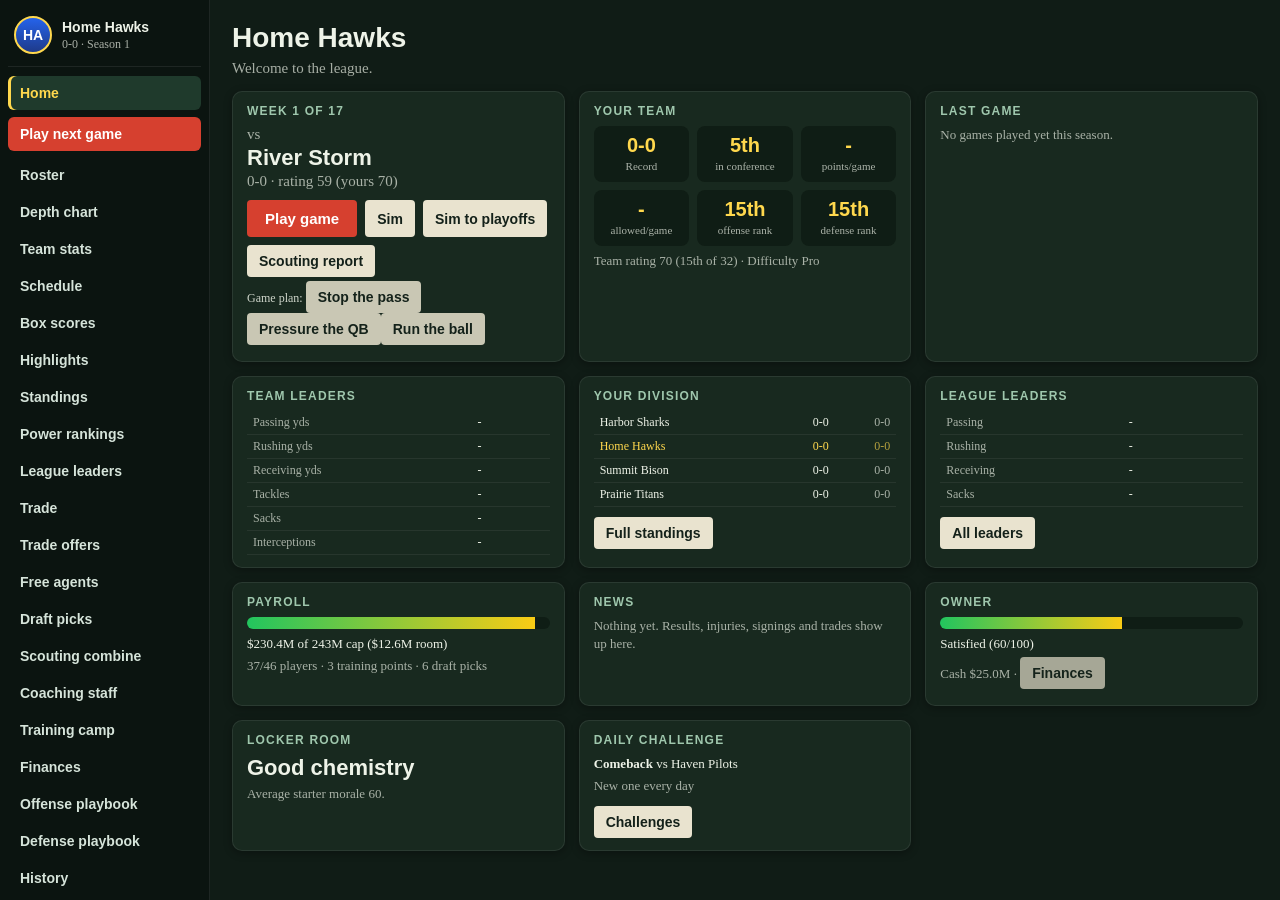
==== commit 0eecc660: "Football career: Neighborhood stage 3, street pickup games. In the park, press E on a court: 3-on-3 " ====
--- a/index.html
+++ b/index.html
@@ -17,5 +17,5 @@
 </div>
 <div id="rot">Turn your phone sideways to play.<br><small>(tap to dismiss)</small></div>
 <div id="modal" hidden></div>
-<script src="data.js"></script><script src="stats0.js"></script><script src="special.js"></script><script src="ai.js"></script><script src="moves.js"></script><script src="career.js"></script><script src="ragdoll.js"></script><script src="game.js"></script><script src="render.js"></script><script src="hud.js"></script><script src="playbook.js"></script><script src="dash.js"></script><script src="league.js"></script><script src="opts.js"></script><script src="pcam.js"></script><script src="pcam2.js"></script><script src="kick.js"></script><script src="extras.js"></script><script src="field2.js"></script><script src="gm.js"></script><script src="desk.js"></script><script src="anim.js"></script><script src="more.js"></script><script src="pose.js"></script><script src="play2.js"></script><script src="vis2.js"></script><script src="menus2.js"></script><script src="polish.js"></script><script src="sound2.js"></script><script src="more3.js"></script><script src="dive.js"></script><script src="play3.js"></script><script src="vis3.js"></script><script src="modes.js"></script><script src="ease.js"></script><script src="keys.js"></script><script src="models.js"></script><script src="anim2.js"></script><script src="rp2.js"></script><script src="trick.js"></script><script src="stats2.js"></script><script src="pe.js"></script><script src="pd.js"></script><script src="plays3.js"></script><script src="tw.js"></script><script src="rel.js"></script><script src="rtclock.js"></script><script src="pass3.js"></script><script src="stplays.js"></script><script src="st3.js"></script><script src="std.js"></script><script src="playcard.js"></script><script src="modelock.js"></script><script src="train.js"></script><script src="life.js"></script><script src="hood.js"></script><script src="cars.js"></script><script src="wreck.js"></script><script src="lock.js"></script>
-<script>if(typeof mlSwitch!="function"||typeof stSVG!="function"||typeof kofcEnd!="function"||typeof rtTick!="function"||typeof lobby!="function"||typeof lineup!="function"||typeof careerHub!="function"||typeof cmove!="function"||typeof ragTackle!="function"||typeof fit!="function"||typeof dashHome!="function"||typeof featUI!="function"||typeof kickStart!="function"||typeof xNewGame!="function"||typeof fForm!="function"||typeof gmInit!="function"||typeof padPoll!="function"||typeof animStep!="function"||typeof stiffArm!="function"||typeof anTick!="function"||typeof covPre!="function"||typeof vTick!="function"||typeof devUI!="function"||typeof camTick!="function"||typeof sReact!="function"||typeof gNums!="function"||typeof userDive!="function"||typeof dsCycle!="function"||typeof dcShow!="function"||typeof recapUI!="function"||typeof tutGo!="function"||typeof kbPage!="function"||typeof mDraw!="function"||typeof CEL2=="undefined"||typeof rpAct!="function"||typeof licOK!="function"||typeof fa1Fill!="function"||typeof dsSync!="function"||typeof peUI!="function"||typeof pdUI!="function"||typeof coachSug!="function"||typeof koKneel!="function"||typeof st4th!="function"||typeof stDes!="function"||typeof pcdShow!="function"||typeof pcSet!="function"||typeof pcPre!="function"||typeof trainUI!="function"||typeof lifeUI!="function"||typeof hoodUI!="function"||typeof hdDealer!="function"||typeof hdBody!="function")document.body.innerHTML='<p style="padding:20px;font:18px sans-serif;color:#fff">Gridiron Lab is missing files. Upload index.html, data.js, special.js, ai.js, moves.js, career.js, ragdoll.js, game.js, render.js, hud.js, playbook.js, dash.js, league.js, opts.js, pcam.js, pcam2.js, kick.js, extras.js, field2.js, gm.js, desk.js, anim.js, more.js, pose.js, play2.js, vis2.js, menus2.js, polish.js, sound2.js, more3.js, dive.js, play3.js, vis3.js, modes.js, ease.js, keys.js, models.js, anim2.js, rp2.js, trick.js, stats2.js, pe.js, pd.js, plays3.js, tw.js, rel.js, rtclock.js, pass3.js, stplays.js, st3.js, std.js, playcard.js, modelock.js, train.js, life.js, hood.js, cars.js, wreck.js, lock.js, sw.js, manifest.webmanifest, the icons and style.css together in one folder.</p>'</script></body></html>
+<script src="data.js"></script><script src="stats0.js"></script><script src="special.js"></script><script src="ai.js"></script><script src="moves.js"></script><script src="career.js"></script><script src="ragdoll.js"></script><script src="game.js"></script><script src="render.js"></script><script src="hud.js"></script><script src="playbook.js"></script><script src="dash.js"></script><script src="league.js"></script><script src="opts.js"></script><script src="pcam.js"></script><script src="pcam2.js"></script><script src="kick.js"></script><script src="extras.js"></script><script src="field2.js"></script><script src="gm.js"></script><script src="desk.js"></script><script src="anim.js"></script><script src="more.js"></script><script src="pose.js"></script><script src="play2.js"></script><script src="vis2.js"></script><script src="menus2.js"></script><script src="polish.js"></script><script src="sound2.js"></script><script src="more3.js"></script><script src="dive.js"></script><script src="play3.js"></script><script src="vis3.js"></script><script src="modes.js"></script><script src="ease.js"></script><script src="keys.js"></script><script src="models.js"></script><script src="anim2.js"></script><script src="rp2.js"></script><script src="trick.js"></script><script src="stats2.js"></script><script src="pe.js"></script><script src="pd.js"></script><script src="plays3.js"></script><script src="tw.js"></script><script src="rel.js"></script><script src="rtclock.js"></script><script src="pass3.js"></script><script src="stplays.js"></script><script src="st3.js"></script><script src="std.js"></script><script src="playcard.js"></script><script src="modelock.js"></script><script src="train.js"></script><script src="life.js"></script><script src="hood.js"></script><script src="cars.js"></script><script src="wreck.js"></script><script src="street.js"></script><script src="sfb.js"></script><script src="smini.js"></script><script src="lock.js"></script>
+<script>if(typeof mlSwitch!="function"||typeof stSVG!="function"||typeof kofcEnd!="function"||typeof rtTick!="function"||typeof lobby!="function"||typeof lineup!="function"||typeof careerHub!="function"||typeof cmove!="function"||typeof ragTackle!="function"||typeof fit!="function"||typeof dashHome!="function"||typeof featUI!="function"||typeof kickStart!="function"||typeof xNewGame!="function"||typeof fForm!="function"||typeof gmInit!="function"||typeof padPoll!="function"||typeof animStep!="function"||typeof stiffArm!="function"||typeof anTick!="function"||typeof covPre!="function"||typeof vTick!="function"||typeof devUI!="function"||typeof camTick!="function"||typeof sReact!="function"||typeof gNums!="function"||typeof userDive!="function"||typeof dsCycle!="function"||typeof dcShow!="function"||typeof recapUI!="function"||typeof tutGo!="function"||typeof kbPage!="function"||typeof mDraw!="function"||typeof CEL2=="undefined"||typeof rpAct!="function"||typeof licOK!="function"||typeof fa1Fill!="function"||typeof dsSync!="function"||typeof peUI!="function"||typeof pdUI!="function"||typeof coachSug!="function"||typeof koKneel!="function"||typeof st4th!="function"||typeof stDes!="function"||typeof pcdShow!="function"||typeof pcSet!="function"||typeof pcPre!="function"||typeof trainUI!="function"||typeof lifeUI!="function"||typeof hoodUI!="function"||typeof hdDealer!="function"||typeof hdBody!="function"||typeof hdStreet!="function"||typeof sfStart!="function"||typeof smStart!="function")document.body.innerHTML='<p style="padding:20px;font:18px sans-serif;color:#fff">Gridiron Lab is missing files. Upload index.html, data.js, special.js, ai.js, moves.js, career.js, ragdoll.js, game.js, render.js, hud.js, playbook.js, dash.js, league.js, opts.js, pcam.js, pcam2.js, kick.js, extras.js, field2.js, gm.js, desk.js, anim.js, more.js, pose.js, play2.js, vis2.js, menus2.js, polish.js, sound2.js, more3.js, dive.js, play3.js, vis3.js, modes.js, ease.js, keys.js, models.js, anim2.js, rp2.js, trick.js, stats2.js, pe.js, pd.js, plays3.js, tw.js, rel.js, rtclock.js, pass3.js, stplays.js, st3.js, std.js, playcard.js, modelock.js, train.js, life.js, hood.js, cars.js, wreck.js, street.js, sfb.js, smini.js, lock.js, sw.js, manifest.webmanifest, the icons and style.css together in one folder.</p>'</script></body></html>
--- a/style.css
+++ b/style.css
@@ -232,3 +232,11 @@
 #hood .stats3,.pg .hdlog{margin-top:6px}#hood .stats3{display:grid;grid-template-columns:repeat(4,1fr);gap:8px}#hood .stats3>div{background:#ffffff0d;border-radius:8px;padding:8px;text-align:center;display:flex;flex-direction:column}#hood .stats3 b{color:#ffd84d;font-size:18px}#hood .stats3 span{font-size:12px;opacity:.8}
 #hood table{width:100%;border-collapse:collapse;font-size:13px}#hood th,#hood td{padding:5px 6px;border-bottom:1px solid #ffffff12;text-align:left}#hood td.num,#hood th.num{text-align:right}
 .pg td.l{color:#ff8f7a}
+
+/* street pickup games (street.js, smini.js) */
+#hood .sgres{display:flex;flex-direction:column;align-items:center;margin:10px 0}#hood .sgres b{font:800 44px "Trebuchet MS",sans-serif;color:#ffd84d}#hood .sgres span{opacity:.8}
+#smw{position:absolute;inset:0;z-index:5;background:#1f3d1b}#smw canvas{position:absolute;left:0;top:0;display:block}
+#smhud{position:absolute;top:10px;left:50%;transform:translateX(-50%);background:#0b1626e8;border:1px solid #ffffff30;border-radius:10px;padding:6px 18px;display:flex;gap:14px;align-items:baseline;white-space:nowrap;pointer-events:none}
+#smhud b{color:#ffd84d;font-size:20px}#smhud span{font-size:14px;color:#e2e8f0}#smhud .small{font-size:12px;color:#cbd5e1}
+#smmsg{position:absolute;top:62px;left:50%;transform:translateX(-50%);background:#000c;padding:5px 16px;border-radius:12px;font-size:16px;opacity:0;transition:opacity .25s;pointer-events:none}#smmsg.on{opacity:1}
+#smkeys{position:absolute;bottom:10px;left:50%;transform:translateX(-50%);max-width:94vw;text-align:center;background:#0b1626e0;border:1px solid #ffffff2a;border-radius:9px;padding:5px 14px;font-size:13px;color:#cbd5e1;pointer-events:none}
